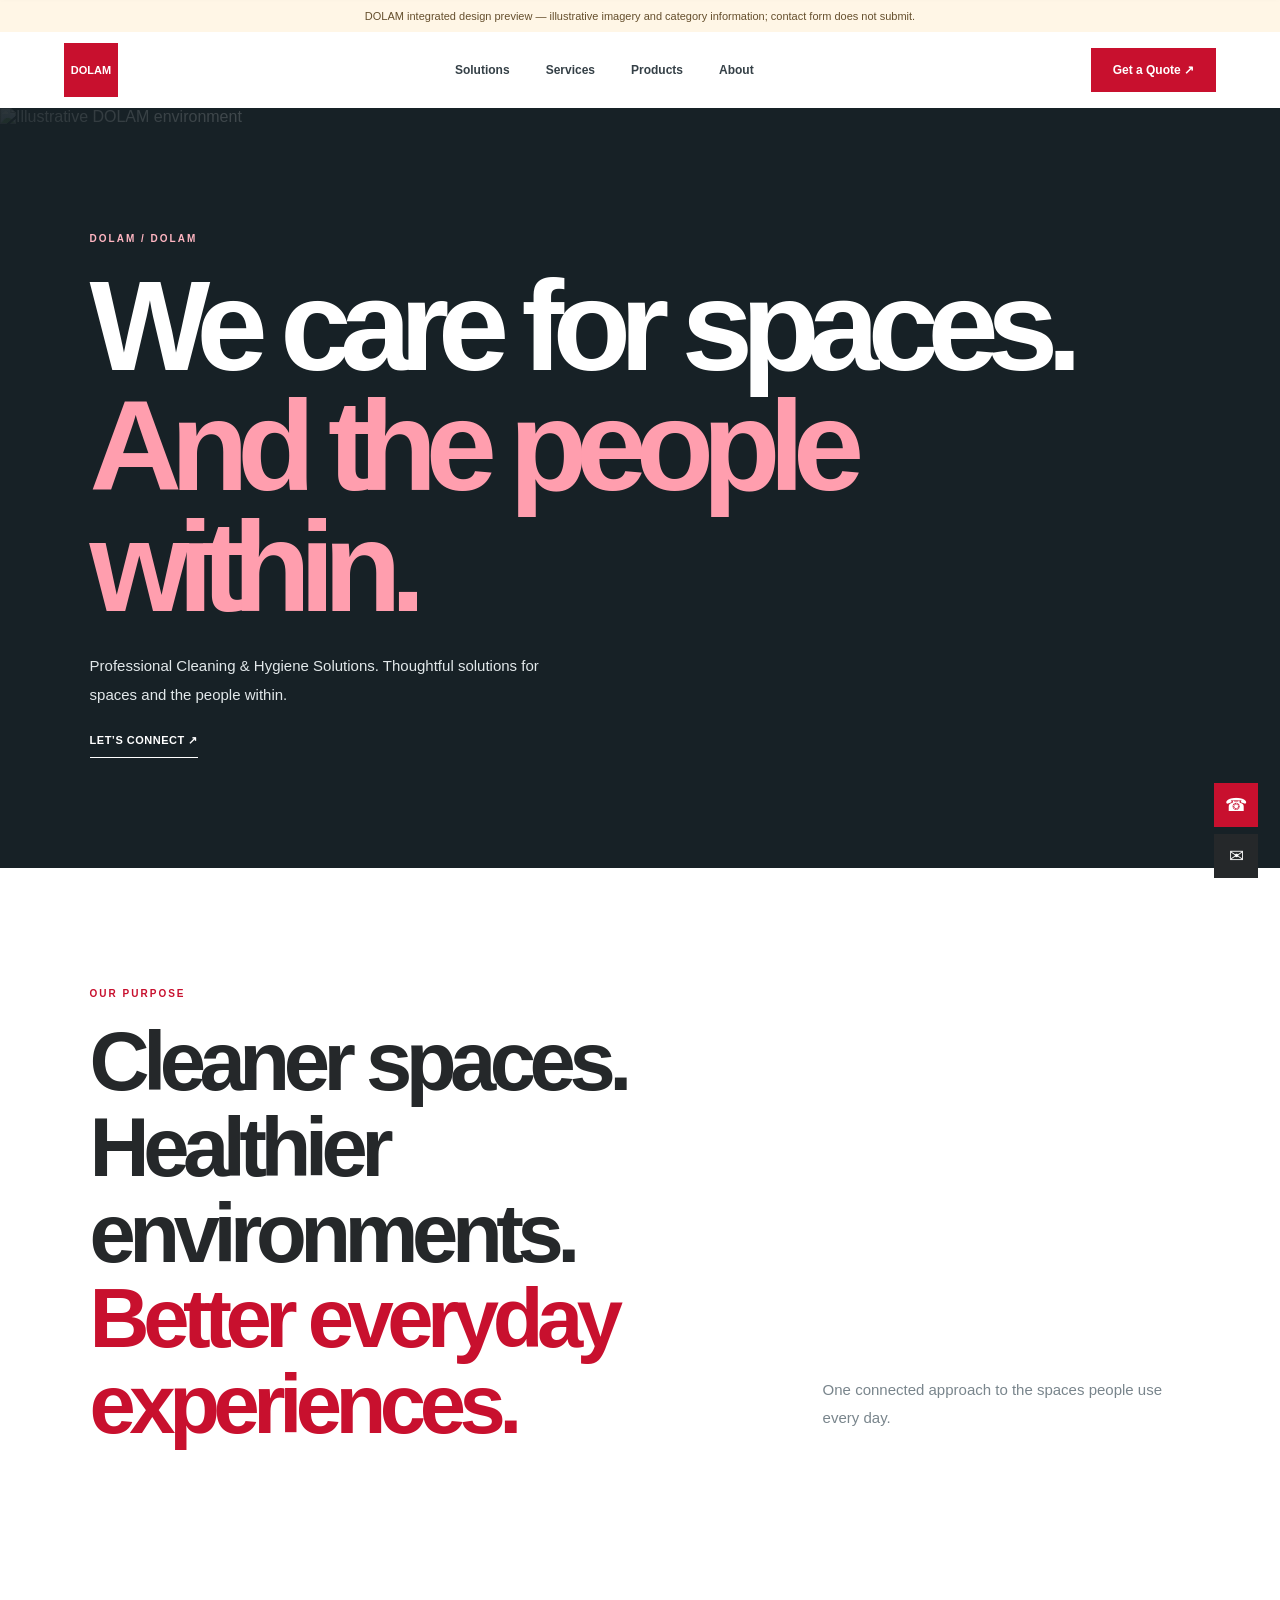
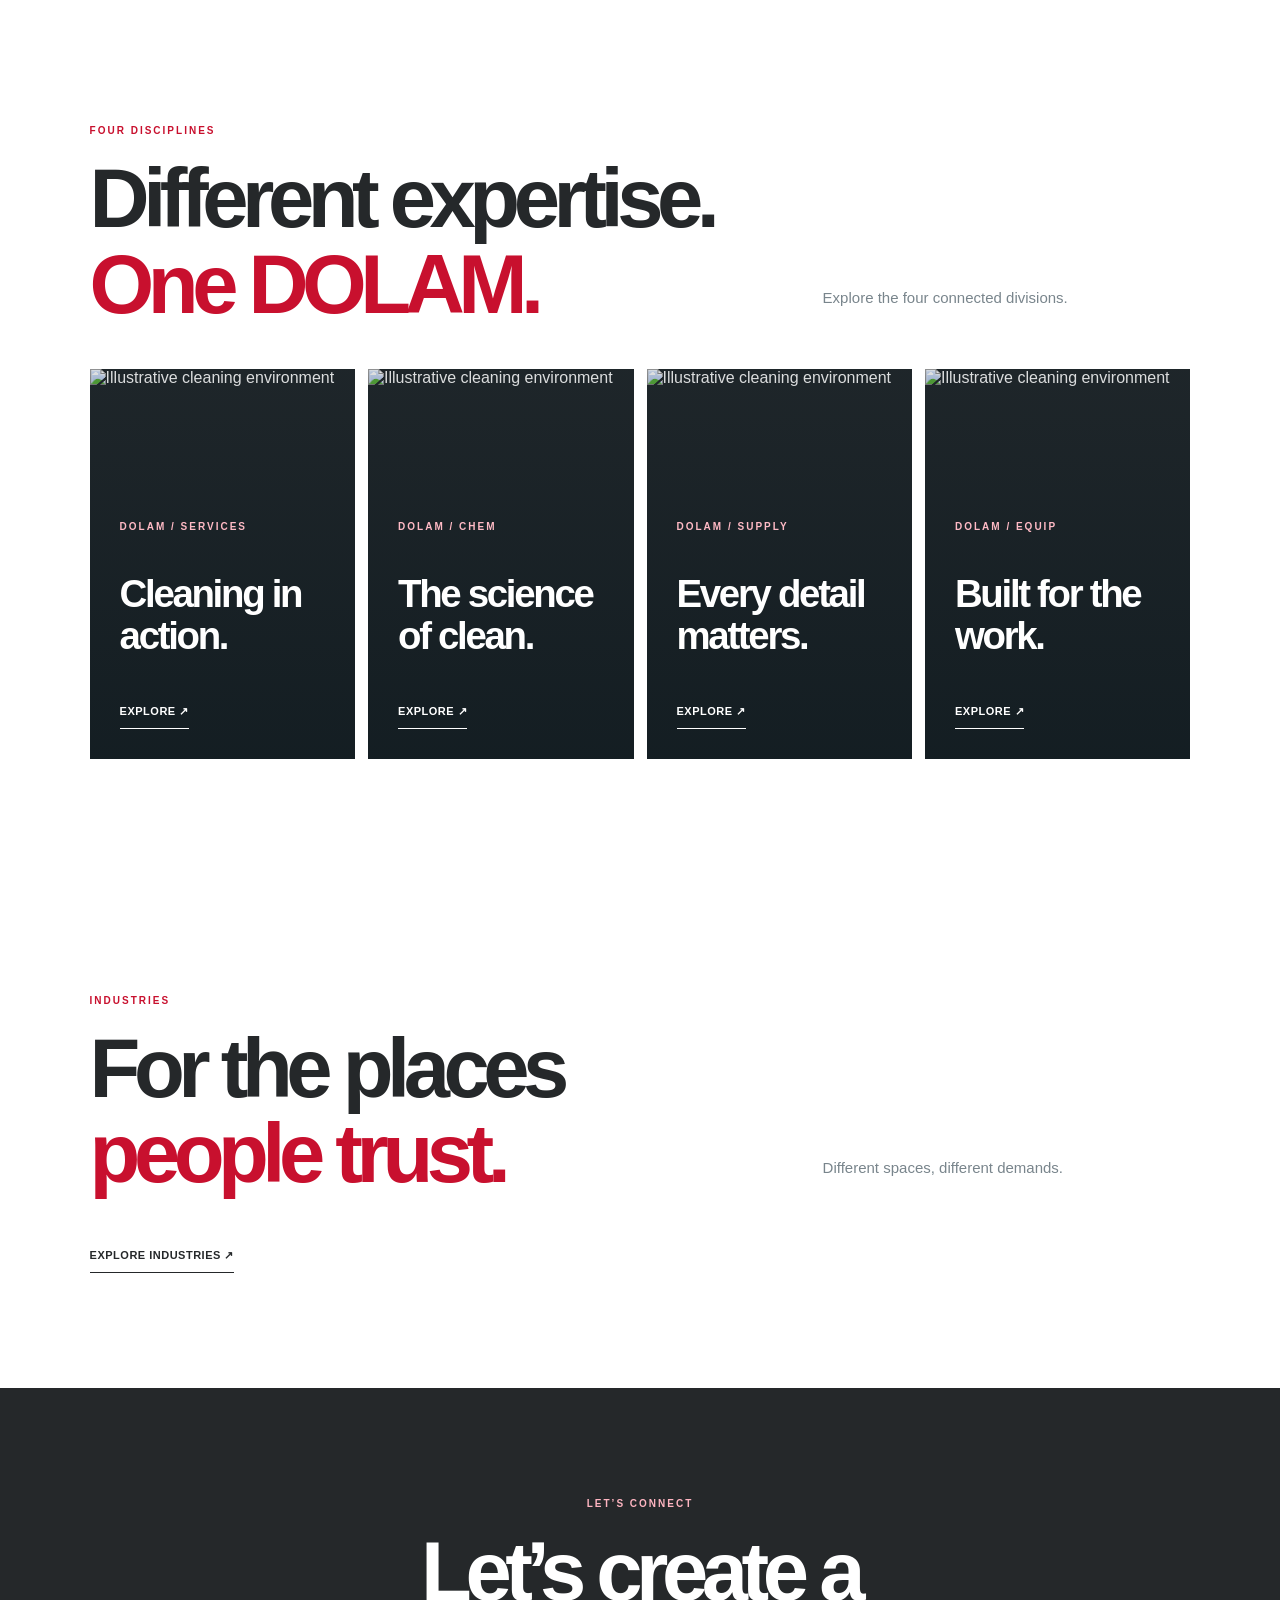
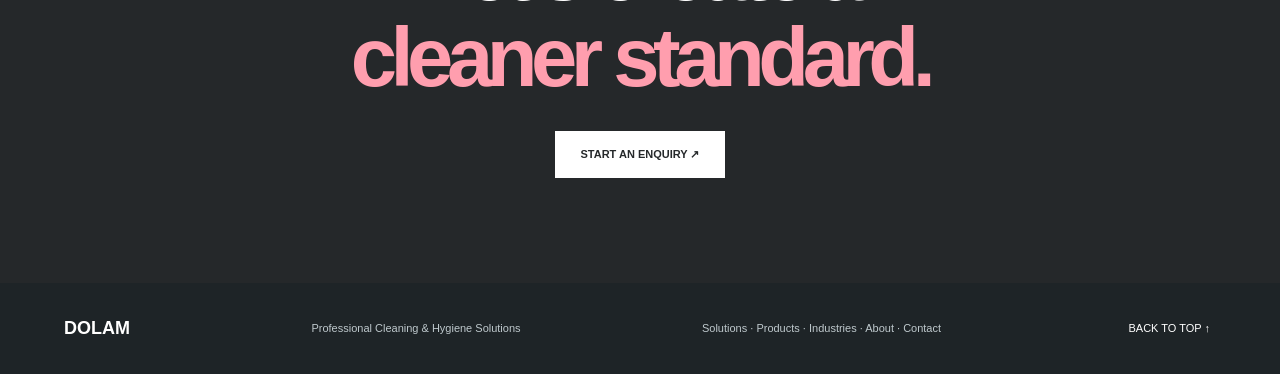
==== index.html @ be984ebd "Add files via upload" ====
<!doctype html><html lang="en"><head><meta charset="utf-8"><meta name="viewport" content="width=device-width,initial-scale=1"><title>Home | DOLAM | Professional Cleaning & Hygiene Solutions</title><meta name="description" content="DOLAM professional cleaning and hygiene solutions — integrated website preview."><style>
:root{--red:#c8102e;--ink:#25282a;--pink:#ff9eae}*{box-sizing:border-box}html{scroll-behavior:smooth}body{margin:0;font-family:Inter,Arial,Helvetica,sans-serif;color:var(--ink)}button,input,select,textarea{font:inherit}button{cursor:pointer}button:focus-visible,input:focus-visible,textarea:focus-visible,select:focus-visible{outline:2px solid var(--red);outline-offset:3px}header{height:76px;background:#fff;display:flex;align-items:center;justify-content:space-between;padding:0 clamp(18px,5vw,75px);position:relative;z-index:10}header .logo{width:54px;height:54px;display:grid;place-items:center;background:var(--red);color:#fff;font-size:11px;font-weight:800}header nav{display:flex;gap:24px}header button,.minibar button{border:0;background:none;color:#354047;font-size:12px;font-weight:700}header .quote{background:var(--red);color:#fff;padding:15px 22px}.mega{display:none;position:absolute;top:100%;left:0;right:0;background:white;padding:30px clamp(20px,6vw,90px);box-shadow:0 15px 35px #0002;grid-template-columns:1fr 1fr 1fr;gap:30px}.mega.open{display:grid}.mega strong{font-size:34px;letter-spacing:-.06em}.mega button{display:block;text-align:left;padding:10px 0;border-bottom:1px solid #e6e9eb;width:100%}.minibar{position:fixed;z-index:30;top:0;left:0;right:0;background:#fffffff2;backdrop-filter:blur(12px);transform:translateY(-110%);transition:transform .3s;box-shadow:0 1px 8px #0001}.minibar.show{transform:translateY(0)}.minibar .bar{height:49px;padding:0 clamp(15px,5vw,75px);display:flex;align-items:center;justify-content:space-between;gap:12px}.minibar strong{color:var(--red);font-size:13px}.minibar nav{display:flex;gap:18px}.minibar .mega{top:49px}.hero{height:min(760px,85vh);min-height:590px;position:relative;display:flex;align-items:end;color:#fff;background:#172126;overflow:hidden}.hero img{position:absolute;inset:0;width:100%;height:100%;object-fit:cover;filter:saturate(.65)}.hero:after{content:"";position:absolute;inset:0;background:linear-gradient(90deg,#172126e8,#17212675),linear-gradient(0deg,#17212699,transparent)}.hero .copy{position:relative;z-index:1;padding:90px clamp(22px,7vw,110px) 110px}.ey{font-size:10px;font-weight:800;letter-spacing:2px;text-transform:uppercase;color:var(--red)}.hero .ey,.dark .ey,.cta .ey{color:#ffb5c1}h1{font-size:clamp(64px,10vw,142px);letter-spacing:-.09em;line-height:.94;font-weight:650;margin:20px 0 25px}h1 em,h2 em{font-style:normal;color:var(--red)}.hero h1 em,.dark h2 em,.cta h2 em{color:var(--pink)}.hero p{max-width:500px;font-size:15px;line-height:1.9;color:#e2e8ea}.hero .link{color:#fff;border-color:#fff}.section{padding:clamp(75px,9vw,125px) clamp(22px,7vw,110px)}.section.pale{background:#f3f5f6}.section.dark,.cta{background:#25282a;color:#fff}.sectionhead{display:grid;grid-template-columns:1.3fr .7fr;gap:50px;align-items:end;margin-bottom:42px}.sectionhead h2,.cta h2,.wordfront h2{font-size:clamp(42px,6.5vw,90px);line-height:1.03;letter-spacing:-.078em;font-weight:650;margin:18px 0 0}.sectionhead p{font-size:15px;line-height:1.9;color:#79858c;max-width:420px}.dark .sectionhead p{color:#c8d1d5}.cards{display:grid;grid-template-columns:repeat(auto-fit,minmax(230px,1fr));gap:13px}.tile{min-height:390px;position:relative;overflow:hidden;background:#20272b;color:#fff}.tile img{width:100%;height:100%;object-fit:cover;position:absolute;inset:0;transition:transform .8s}.tile:hover img{transform:scale(1.06)}.tile:after{content:"";position:absolute;inset:0;background:linear-gradient(0deg,#131d22ee,#131d2222)}.tileinner{position:absolute;bottom:0;z-index:1;padding:30px}.tile .ey{color:#ffbac5}.tile h3{font-size:clamp(26px,3vw,43px);line-height:1.1;letter-spacing:-.06em;font-weight:600}.link{background:none;border:0;border-bottom:1px solid currentColor;padding:10px 0;color:inherit;font-size:11px;font-weight:800;letter-spacing:.5px}.cta{text-align:center;padding:105px 20px}.cta .whitebtn{background:white;border:0;padding:17px 25px;color:#25282a;font-size:11px;font-weight:800;margin-top:30px}.categorygrid{display:grid;grid-template-columns:repeat(auto-fit,minmax(210px,1fr));gap:12px}.category{border:1px solid #dce2e5;background:white;min-height:160px;padding:25px;display:flex;flex-direction:column;align-items:flex-start;justify-content:space-between;text-align:left;gap:20px;color:#25282a}.category:hover{border-color:var(--red)}.category small{color:var(--red);font-size:10px;letter-spacing:1px}.category strong{font-size:23px;letter-spacing:-.05em}.category span{font-size:10px;font-weight:800}.filters{display:flex;flex-wrap:wrap;gap:9px;margin-bottom:25px}.filters button,.industry-tabs button{padding:13px 17px;border:1px solid #d5dcdf;background:#fff;font-size:11px;font-weight:800}.filters button.active,.industry-tabs button.active{background:var(--red);border-color:var(--red);color:#fff}.filters input{flex:1;min-width:190px;padding:12px;border:1px solid #d5dcdf}.industry-tabs{display:flex;flex-wrap:wrap;gap:8px;margin-bottom:20px}.industry-show{display:grid;grid-template-columns:1fr 1fr;background:#25282a;color:#fff;min-height:420px}.industry-show img{width:100%;height:100%;max-height:480px;object-fit:cover}.industry-show>div{padding:clamp(30px,5vw,70px);align-self:center}.industry-show h3{font-size:clamp(35px,5vw,65px);letter-spacing:-.07em;line-height:1.08}.industry-show p{line-height:1.9;color:#c6d1d5}.industry-show .link{color:white}.aboutfour{background:#25282a}.wordstage{position:relative;min-height:650px;display:flex;align-items:center;overflow:hidden;isolation:isolate}.wordwall{position:absolute;inset:-25% -5%;display:flex;justify-content:space-around;gap:24px;overflow:hidden;pointer-events:none}.wordwall div{writing-mode:vertical-rl;white-space:nowrap;font-size:clamp(65px,8.5vw,115px);font-weight:850;letter-spacing:-.055em;color:transparent;-webkit-text-stroke:1.5px #c8102e99;animation:drift 48s linear infinite}.wordwall div:nth-child(even){animation-direction:reverse;animation-duration:57s}@keyframes drift{from{transform:translateY(-9%)}to{transform:translateY(-35%)}}.wordstage:after{content:"";position:absolute;inset:0;background:linear-gradient(90deg,#25282aeb,#25282aa0 60%,#25282a40)}.wordfront{position:relative;z-index:1;color:white;padding:90px clamp(22px,8vw,115px)}.wordfront .ey{color:#ffb5c1}.wordfront h2 em{color:var(--pink)}.wordfront p{line-height:1.9;color:#d8e0e3;max-width:440px}.slideshow{height:500px;position:relative;background:#111;overflow:hidden}.slide{position:absolute;inset:0;background-position:center;background-size:cover;opacity:0;transition:opacity 2.2s}.slide.on{opacity:1;animation:kenburns 9s ease-out forwards}@keyframes kenburns{to{transform:scale(1.05)}}.slide:after{content:"";position:absolute;inset:0;background:linear-gradient(0deg,#111b22a9,transparent)}.slidecap{position:absolute;z-index:1;bottom:50px;left:clamp(22px,8vw,115px);color:white;font-size:clamp(35px,5vw,65px);font-weight:750;letter-spacing:-.06em}.slidecap small{font-size:14px;font-weight:400;letter-spacing:0}.slidecontrols{position:absolute;z-index:2;bottom:30px;right:clamp(22px,8vw,115px);display:flex;gap:8px}.slidecontrols button{background:#ffffffd9;border:0;width:42px;height:42px}.contactlayout{display:grid;grid-template-columns:.8fr 1.2fr;background:white}.contactlayout aside{background:#25282a;color:#fff;padding:50px}.contactlayout aside .ey{color:#ffb5c1}.contactlayout aside h3{font-size:clamp(30px,4vw,55px);letter-spacing:-.07em;line-height:1.1}.contactlayout aside p{font-size:12px;color:#cbd4d8}.contactlayout form{padding:clamp(25px,5vw,60px);display:grid;grid-template-columns:1fr 1fr;gap:18px}.contactlayout form>.ey,.contactlayout form>h3,.pickgrid,.contactlayout .send{grid-column:1/-1}.contactlayout form h3{font-size:28px;letter-spacing:-.05em;margin:0}.pickgrid{display:grid;grid-template-columns:repeat(4,1fr);gap:8px}.pickgrid button{background:#fff;border:1px solid #d8e0e4;padding:18px 5px;font-size:11px;font-weight:800}.pickgrid button.selected{border-color:var(--red);background:#fff2f4;color:var(--red)}.contactlayout label{font-size:11px;font-weight:800;display:flex;flex-direction:column;gap:9px}.contactlayout label.full{grid-column:1/-1}.contactlayout input,.contactlayout select,.contactlayout textarea{border:1px solid #d7dfe3;padding:15px;min-width:0;width:100%;font-size:13px}.contactlayout textarea{min-height:125px}.contactlayout .send{border:0;background:var(--red);color:white;padding:18px;font-size:11px;font-weight:800}.contactlayout #form-result{font-size:12px;line-height:1.8;color:#46525a}.footer{background:#1e2427;color:#fff;padding:35px clamp(22px,5vw,75px);display:flex;justify-content:space-between;align-items:center;gap:25px;flex-wrap:wrap}.footer strong{font-size:18px}.footer span{font-size:11px;color:#bfc9cd}.footer button{border:0;background:none;color:#fff;font-size:11px}.floating{position:fixed;z-index:9;bottom:22px;right:22px;display:flex;flex-direction:column;gap:7px}.floating button{width:44px;height:44px;background:var(--red);border:0;color:white;font-size:18px}.floating button:last-child{background:#25282a}.notice{background:#fff6e6;padding:10px 20px;text-align:center;font-size:11px;color:#654f2d}.hide{display:none!important}@media(max-width:720px){header nav{display:none}.minibar nav{gap:9px}.minibar nav button{font-size:10px}.hero{min-height:580px}.hero .copy{padding:70px 23px 95px}.sectionhead{grid-template-columns:1fr;gap:0}.section{padding:70px 22px}.industry-show,.contactlayout{grid-template-columns:1fr}.industry-show img{height:300px}.contactlayout form{grid-template-columns:1fr}.contactlayout form>.ey,.contactlayout form>h3,.pickgrid,.contactlayout .send{grid-column:1}.pickgrid{grid-template-columns:repeat(2,1fr)}.contactlayout aside{padding:30px}.mega{grid-template-columns:1fr 1fr;padding:20px}.mega>div:first-child{grid-column:span 2}.wordfront{padding:70px 22px}.slideshow{height:370px}}@media(prefers-reduced-motion:reduce){*,*:before,*:after{animation:none!important;transition:none!important;scroll-behavior:auto!important}}
.application-pills{display:flex;flex-wrap:wrap;gap:10px;margin:30px 0}.application-pills button{padding:14px 20px;border:1px solid #c8102e;background:transparent;color:inherit;cursor:pointer}.application-pills button:hover,.application-pills button:focus{background:#c8102e;color:white}</style></head><body><div class="notice">DOLAM integrated design preview — illustrative imagery and category information; contact form does not submit.</div><header><button class="logo" data-route="home">DOLAM</button><nav><button data-menu="Solutions">Solutions</button><button data-menu="Services">Services</button><button data-menu="Products">Products</button><button data-route="about">About</button></nav><button class="quote" data-route="contact">Get a Quote ↗</button><div class="mega"></div></header><div class="minibar"><div class="bar"><strong>DOLAM</strong><nav><button data-menu="Solutions">Solutions</button><button data-menu="Services">Services</button><button data-menu="Products">Products</button><button data-route="about">About</button></nav><button data-route="contact">Get a Quote ↗</button></div><div class="mega"></div></div><main id="main"></main><footer class="footer"><strong>DOLAM</strong><span>Professional Cleaning & Hygiene Solutions</span><span>Solutions · Products · Industries · About · Contact</span><button data-route="home">BACK TO TOP ↑</button></footer><div class="floating"><button data-route="contact" aria-label="Contact DOLAM">☎</button><button data-route="contact" aria-label="Email DOLAM">✉</button></div><script>
const pages=[["home", "Home", "DOLAM", "We care for spaces.", "And the people within.", "4481259"], ["solutions", "Solutions", "ONE PURPOSE / FOUR WAYS FORWARD", "One purpose.", "Four ways forward.", "6197122"], ["services", "DOLAM SERVICES", "01 / DOLAM SERVICES", "Cleaning", "in action.", "6197122"], ["chem", "DOLAM CHEM", "02 / DOLAM CHEM", "There is chemistry", "in clean.", "3735218"], ["supply", "DOLAM SUPPLY", "03 / DOLAM SUPPLY", "Every detail", "matters.", "4239010"], ["equip", "DOLAM EQUIP", "04 / DOLAM EQUIP", "Engineered", "to perform.", "4239031"], ["products", "Products", "THE PRODUCT PORTFOLIO", "Everything", "in its place.", "4239010"], ["industries", "Industries", "FOR THE PLACES PEOPLE TRUST", "For the places", "people trust.", "260922"], ["about", "About DOLAM", "THE THINKING BEHIND DOLAM", "More than", "clean.", "3184418"], ["contact", "Contact", "START A CONVERSATION", "Let's start", "something better.", "3184465"]];const content={"home": "<section class=\"section \"><div class=\"sectionhead\"><div><span class=\"ey\">OUR PURPOSE</span><h2>Cleaner spaces.<br>Healthier environments.<br><em>Better everyday experiences.</em></h2></div><p>One connected approach to the spaces people use every day.</p></div></section><section class=\"section \"><div class=\"sectionhead\"><div><span class=\"ey\">FOUR DISCIPLINES</span><h2>Different expertise.<br><em>One DOLAM.</em></h2></div><p>Explore the four connected divisions.</p></div><div class=\"cards\"><article class=\"tile\"><img loading=\"lazy\" src=\"https://images.pexels.com/photos/6197122/pexels-photo-6197122.jpeg?auto=compress&cs=tinysrgb&w=1400\" alt=\"Illustrative cleaning environment\"><div class=\"tileinner\"><span class=\"ey\">DOLAM / SERVICES</span><h3>Cleaning in action.</h3><button class=\"link\" data-route=\"services\">EXPLORE \u2197</button></div></article><article class=\"tile\"><img loading=\"lazy\" src=\"https://images.pexels.com/photos/3735218/pexels-photo-3735218.jpeg?auto=compress&cs=tinysrgb&w=1400\" alt=\"Illustrative cleaning environment\"><div class=\"tileinner\"><span class=\"ey\">DOLAM / CHEM</span><h3>The science of clean.</h3><button class=\"link\" data-route=\"chem\">EXPLORE \u2197</button></div></article><article class=\"tile\"><img loading=\"lazy\" src=\"https://images.pexels.com/photos/4239010/pexels-photo-4239010.jpeg?auto=compress&cs=tinysrgb&w=1400\" alt=\"Illustrative cleaning environment\"><div class=\"tileinner\"><span class=\"ey\">DOLAM / SUPPLY</span><h3>Every detail matters.</h3><button class=\"link\" data-route=\"supply\">EXPLORE \u2197</button></div></article><article class=\"tile\"><img loading=\"lazy\" src=\"https://images.pexels.com/photos/4239031/pexels-photo-4239031.jpeg?auto=compress&cs=tinysrgb&w=1400\" alt=\"Illustrative cleaning environment\"><div class=\"tileinner\"><span class=\"ey\">DOLAM / EQUIP</span><h3>Built for the work.</h3><button class=\"link\" data-route=\"equip\">EXPLORE \u2197</button></div></article></div></section><section class=\"section \"><div class=\"sectionhead\"><div><span class=\"ey\">INDUSTRIES</span><h2>For the places<br><em>people trust.</em></h2></div><p>Different spaces, different demands.</p></div><button class=\"link\" data-route=\"industries\">EXPLORE INDUSTRIES \u2197</button></section><section class=\"cta\"><span class=\"ey\">LET\u2019S CONNECT</span><h2>Let\u2019s create a<br><em>cleaner standard.</em></h2><button class=\"whitebtn\" data-route=\"contact\">START AN ENQUIRY \u2197</button></section>", "solutions": "<section class=\"section \"><div class=\"sectionhead\"><div><span class=\"ey\">01 / THE CONNECTION</span><h2>Different expertise.<br><em>One DOLAM.</em></h2></div><p>Four disciplines, one shared purpose.</p></div><div class=\"cards\"><article class=\"tile\"><img loading=\"lazy\" src=\"https://images.pexels.com/photos/6197122/pexels-photo-6197122.jpeg?auto=compress&cs=tinysrgb&w=1400\" alt=\"Illustrative cleaning environment\"><div class=\"tileinner\"><span class=\"ey\">DOLAM / SERVICES</span><h3>Cleaning in action.</h3><button class=\"link\" data-route=\"services\">EXPLORE \u2197</button></div></article><article class=\"tile\"><img loading=\"lazy\" src=\"https://images.pexels.com/photos/3735218/pexels-photo-3735218.jpeg?auto=compress&cs=tinysrgb&w=1400\" alt=\"Illustrative cleaning environment\"><div class=\"tileinner\"><span class=\"ey\">DOLAM / CHEM</span><h3>The science of clean.</h3><button class=\"link\" data-route=\"chem\">EXPLORE \u2197</button></div></article><article class=\"tile\"><img loading=\"lazy\" src=\"https://images.pexels.com/photos/4239010/pexels-photo-4239010.jpeg?auto=compress&cs=tinysrgb&w=1400\" alt=\"Illustrative cleaning environment\"><div class=\"tileinner\"><span class=\"ey\">DOLAM / SUPPLY</span><h3>Every detail matters.</h3><button class=\"link\" data-route=\"supply\">EXPLORE \u2197</button></div></article><article class=\"tile\"><img loading=\"lazy\" src=\"https://images.pexels.com/photos/4239031/pexels-photo-4239031.jpeg?auto=compress&cs=tinysrgb&w=1400\" alt=\"Illustrative cleaning environment\"><div class=\"tileinner\"><span class=\"ey\">DOLAM / EQUIP</span><h3>Built for the work.</h3><button class=\"link\" data-route=\"equip\">EXPLORE \u2197</button></div></article></div></section><section class=\"cta\"><span class=\"ey\">LET\u2019S CONNECT</span><h2>Let\u2019s create a<br><em>cleaner standard.</em></h2><button class=\"whitebtn\" data-route=\"contact\">START AN ENQUIRY \u2197</button></section>", "services": "<section class=\"section \"><div class=\"sectionhead\"><div><span class=\"ey\">01 / OUR APPROACH</span><h2>Care for spaces.<br><em>Focus on people.</em></h2></div><p>Application-led thinking, designed around the environment and the task.</p></div></section><section class=\"section \"><div class=\"sectionhead\"><div><span class=\"ey\">02 / EXPLORE</span><h2>Find the right<br><em>starting point.</em></h2></div><p>Illustrative categories; exact offerings to be verified.</p></div><div class=\"categorygrid\"><button class=\"category\" data-interest=\"SERVICES \u2014 Commercial & Office Cleaning\"><small>01 / CATEGORY</small><strong>Commercial & Office Cleaning</strong><span>ENQUIRE \u2197</span></button><button class=\"category\" data-interest=\"SERVICES \u2014 Healthcare Facility Cleaning\"><small>02 / CATEGORY</small><strong>Healthcare Facility Cleaning</strong><span>ENQUIRE \u2197</span></button><button class=\"category\" data-interest=\"SERVICES \u2014 Industrial & Facility Cleaning\"><small>03 / CATEGORY</small><strong>Industrial & Facility Cleaning</strong><span>ENQUIRE \u2197</span></button><button class=\"category\" data-interest=\"SERVICES \u2014 Foodservice & Kitchen Cleaning\"><small>04 / CATEGORY</small><strong>Foodservice & Kitchen Cleaning</strong><span>ENQUIRE \u2197</span></button><button class=\"category\" data-interest=\"SERVICES \u2014 Hospitality & Leisure Cleaning\"><small>05 / CATEGORY</small><strong>Hospitality & Leisure Cleaning</strong><span>ENQUIRE \u2197</span></button><button class=\"category\" data-interest=\"SERVICES \u2014 Education & Institutional Cleaning\"><small>06 / CATEGORY</small><strong>Education & Institutional Cleaning</strong><span>ENQUIRE \u2197</span></button></div></section><section class=\"section \"><div class=\"sectionhead\"><div><span class=\"ey\">ENVIRONMENTS</span><h2>Made for the spaces<br><em>people use.</em></h2></div><p>Commercial \u00b7 Healthcare \u00b7 Hospitality \u00b7 Industrial \u00b7 Education \u00b7 Foodservice</p></div></section><section class=\"cta\"><span class=\"ey\">LET\u2019S CONNECT</span><h2>Let\u2019s create a<br><em>cleaner standard.</em></h2><button class=\"whitebtn\" data-route=\"contact\">START AN ENQUIRY \u2197</button></section>", "chem": "<section class=\"section \"><div class=\"sectionhead\"><div><span class=\"ey\">01 / OUR APPROACH</span><h2>Every surface.<br><em>A different story.</em></h2></div><p>Application-led thinking, designed around the environment and the task.</p></div></section><section class=\"section \"><div class=\"sectionhead\"><div><span class=\"ey\">02 / EXPLORE</span><h2>Find the right<br><em>starting point.</em></h2></div><p>Illustrative categories; exact offerings to be verified.</p></div><div class=\"categorygrid\"><button class=\"category\" data-interest=\"CHEM \u2014 Surface Care\"><small>01 / CATEGORY</small><strong>Surface Care</strong><span>ENQUIRE \u2197</span></button><button class=\"category\" data-interest=\"CHEM \u2014 Floor Care\"><small>02 / CATEGORY</small><strong>Floor Care</strong><span>ENQUIRE \u2197</span></button><button class=\"category\" data-interest=\"CHEM \u2014 Washroom Hygiene\"><small>03 / CATEGORY</small><strong>Washroom Hygiene</strong><span>ENQUIRE \u2197</span></button><button class=\"category\" data-interest=\"CHEM \u2014 Kitchen & Foodservice\"><small>04 / CATEGORY</small><strong>Kitchen & Foodservice</strong><span>ENQUIRE \u2197</span></button><button class=\"category\" data-interest=\"CHEM \u2014 Specialist Applications\"><small>05 / CATEGORY</small><strong>Specialist Applications</strong><span>ENQUIRE \u2197</span></button></div></section><section class=\"section \"><div class=\"sectionhead\"><div><span class=\"ey\">APPLICATION EXPLORER</span><h2>Start with<br><em>the task.</em></h2></div><p>Choose a category to explore the application.</p></div><div class=\"application-pills\"><button data-application=\"Surface Care\">Surface Care</button><button data-application=\"Floor Care\">Floor Care</button><button data-application=\"Washroom Hygiene\">Washroom Hygiene</button><button data-application=\"Kitchen & Foodservice\">Kitchen & Foodservice</button><button data-application=\"Specialist Applications\">Specialist Applications</button></div><h3 id=\"application-title\">Surface Care</h3></section><section class=\"section \"><div class=\"sectionhead\"><div><span class=\"ey\">ENVIRONMENTS</span><h2>Made for the spaces<br><em>people use.</em></h2></div><p>Commercial \u00b7 Healthcare \u00b7 Hospitality \u00b7 Industrial \u00b7 Education \u00b7 Foodservice</p></div></section><section class=\"cta\"><span class=\"ey\">LET\u2019S CONNECT</span><h2>Let\u2019s create a<br><em>cleaner standard.</em></h2><button class=\"whitebtn\" data-route=\"contact\">START AN ENQUIRY \u2197</button></section>", "supply": "<section class=\"section \"><div class=\"sectionhead\"><div><span class=\"ey\">01 / OUR APPROACH</span><h2>Small essentials.<br><em>Big part of the day.</em></h2></div><p>Application-led thinking, designed around the environment and the task.</p></div></section><section class=\"section \"><div class=\"sectionhead\"><div><span class=\"ey\">02 / EXPLORE</span><h2>Find the right<br><em>starting point.</em></h2></div><p>Illustrative categories; exact offerings to be verified.</p></div><div class=\"categorygrid\"><button class=\"category\" data-interest=\"SUPPLY \u2014 Paper & Tissue\"><small>01 / CATEGORY</small><strong>Paper & Tissue</strong><span>ENQUIRE \u2197</span></button><button class=\"category\" data-interest=\"SUPPLY \u2014 Dispensers\"><small>02 / CATEGORY</small><strong>Dispensers</strong><span>ENQUIRE \u2197</span></button><button class=\"category\" data-interest=\"SUPPLY \u2014 Waste Management\"><small>03 / CATEGORY</small><strong>Waste Management</strong><span>ENQUIRE \u2197</span></button><button class=\"category\" data-interest=\"SUPPLY \u2014 Cleaning Accessories\"><small>04 / CATEGORY</small><strong>Cleaning Accessories</strong><span>ENQUIRE \u2197</span></button><button class=\"category\" data-interest=\"SUPPLY \u2014 Personal Protection\"><small>05 / CATEGORY</small><strong>Personal Protection</strong><span>ENQUIRE \u2197</span></button></div></section><section class=\"section \"><div class=\"sectionhead\"><div><span class=\"ey\">APPLICATION EXPLORER</span><h2>Start with<br><em>the task.</em></h2></div><p>Choose a category to explore the application.</p></div><div class=\"application-pills\"><button data-application=\"Paper & Tissue\">Paper & Tissue</button><button data-application=\"Dispensers\">Dispensers</button><button data-application=\"Waste Management\">Waste Management</button><button data-application=\"Cleaning Accessories\">Cleaning Accessories</button><button data-application=\"Personal Protection\">Personal Protection</button></div><h3 id=\"application-title\">Paper & Tissue</h3></section><section class=\"section \"><div class=\"sectionhead\"><div><span class=\"ey\">ENVIRONMENTS</span><h2>Made for the spaces<br><em>people use.</em></h2></div><p>Commercial \u00b7 Healthcare \u00b7 Hospitality \u00b7 Industrial \u00b7 Education \u00b7 Foodservice</p></div></section><section class=\"cta\"><span class=\"ey\">LET\u2019S CONNECT</span><h2>Let\u2019s create a<br><em>cleaner standard.</em></h2><button class=\"whitebtn\" data-route=\"contact\">START AN ENQUIRY \u2197</button></section>", "equip": "<section class=\"section \"><div class=\"sectionhead\"><div><span class=\"ey\">01 / OUR APPROACH</span><h2>Powerful tools.<br><em>Purposeful choices.</em></h2></div><p>Application-led thinking, designed around the environment and the task.</p></div></section><section class=\"section \"><div class=\"sectionhead\"><div><span class=\"ey\">02 / EXPLORE</span><h2>Find the right<br><em>starting point.</em></h2></div><p>Illustrative categories; exact offerings to be verified.</p></div><div class=\"categorygrid\"><button class=\"category\" data-interest=\"EQUIP \u2014 Floor Scrubbers\"><small>01 / CATEGORY</small><strong>Floor Scrubbers</strong><span>ENQUIRE \u2197</span></button><button class=\"category\" data-interest=\"EQUIP \u2014 Vacuum Systems\"><small>02 / CATEGORY</small><strong>Vacuum Systems</strong><span>ENQUIRE \u2197</span></button><button class=\"category\" data-interest=\"EQUIP \u2014 Pressure Cleaning\"><small>03 / CATEGORY</small><strong>Pressure Cleaning</strong><span>ENQUIRE \u2197</span></button><button class=\"category\" data-interest=\"EQUIP \u2014 Floor Care Systems\"><small>04 / CATEGORY</small><strong>Floor Care Systems</strong><span>ENQUIRE \u2197</span></button></div></section><section class=\"section \"><div class=\"sectionhead\"><div><span class=\"ey\">ENGINEERING INTELLIGENCE</span><h2>Look beyond<br><em>the machine.</em></h2></div><p>Application fit \u00b7 Operator experience \u00b7 Maintenance planning \u00b7 System compatibility</p></div></section><section class=\"section \"><div class=\"sectionhead\"><div><span class=\"ey\">ENVIRONMENTS</span><h2>Made for the spaces<br><em>people use.</em></h2></div><p>Commercial \u00b7 Healthcare \u00b7 Hospitality \u00b7 Industrial \u00b7 Education \u00b7 Foodservice</p></div></section><section class=\"cta\"><span class=\"ey\">LET\u2019S CONNECT</span><h2>Let\u2019s create a<br><em>cleaner standard.</em></h2><button class=\"whitebtn\" data-route=\"contact\">START AN ENQUIRY \u2197</button></section>", "products": "<section class=\"section \"><div class=\"sectionhead\"><div><span class=\"ey\">01 / THE PORTFOLIO</span><h2>Different products.<br><em>One purpose.</em></h2></div><p>Three connected product disciplines.</p></div><div class=\"cards\"><article class=\"tile\"><img loading=\"lazy\" src=\"https://images.pexels.com/photos/3735218/pexels-photo-3735218.jpeg?auto=compress&cs=tinysrgb&w=1400\" alt=\"Illustrative cleaning environment\"><div class=\"tileinner\"><span class=\"ey\">DOLAM / CHEM</span><h3>The science of clean.</h3><button class=\"link\" data-route=\"chem\">EXPLORE \u2197</button></div></article><article class=\"tile\"><img loading=\"lazy\" src=\"https://images.pexels.com/photos/4239010/pexels-photo-4239010.jpeg?auto=compress&cs=tinysrgb&w=1400\" alt=\"Illustrative cleaning environment\"><div class=\"tileinner\"><span class=\"ey\">DOLAM / SUPPLY</span><h3>Every detail matters.</h3><button class=\"link\" data-route=\"supply\">EXPLORE \u2197</button></div></article><article class=\"tile\"><img loading=\"lazy\" src=\"https://images.pexels.com/photos/4239031/pexels-photo-4239031.jpeg?auto=compress&cs=tinysrgb&w=1400\" alt=\"Illustrative cleaning environment\"><div class=\"tileinner\"><span class=\"ey\">DOLAM / EQUIP</span><h3>Engineered to perform.</h3><button class=\"link\" data-route=\"equip\">EXPLORE \u2197</button></div></article></div></section><section class=\"section pale\"><div class=\"sectionhead\"><div><span class=\"ey\">02 / PRODUCT DISCOVERY</span><h2>Explore the<br><em>categories.</em></h2></div><p>Filter by division or search an illustrative category.</p></div><div class=\"filters\"><button data-filter=\"ALL\" class=\"active\">ALL</button><button data-filter=\"CHEM\">CHEM</button><button data-filter=\"SUPPLY\">SUPPLY</button><button data-filter=\"EQUIP\">EQUIP</button><input id=\"product-search\" placeholder=\"Search product categories...\" aria-label=\"Search product categories\"></div><div class=\"categorygrid\" id=\"product-results\"><button class=\"category product\" data-kind=\"CHEM\" data-title=\"surface care\" data-interest=\"CHEM \u2014 Surface Care\"><small>CHEM</small><strong>Surface Care</strong><span>ENQUIRE \u2197</span></button><button class=\"category product\" data-kind=\"CHEM\" data-title=\"floor care chemistry\" data-interest=\"CHEM \u2014 Floor Care Chemistry\"><small>CHEM</small><strong>Floor Care Chemistry</strong><span>ENQUIRE \u2197</span></button><button class=\"category product\" data-kind=\"CHEM\" data-title=\"washroom hygiene\" data-interest=\"CHEM \u2014 Washroom Hygiene\"><small>CHEM</small><strong>Washroom Hygiene</strong><span>ENQUIRE \u2197</span></button><button class=\"category product\" data-kind=\"SUPPLY\" data-title=\"paper & tissue\" data-interest=\"SUPPLY \u2014 Paper & Tissue\"><small>SUPPLY</small><strong>Paper & Tissue</strong><span>ENQUIRE \u2197</span></button><button class=\"category product\" data-kind=\"SUPPLY\" data-title=\"dispensing systems\" data-interest=\"SUPPLY \u2014 Dispensing Systems\"><small>SUPPLY</small><strong>Dispensing Systems</strong><span>ENQUIRE \u2197</span></button><button class=\"category product\" data-kind=\"SUPPLY\" data-title=\"cleaning accessories\" data-interest=\"SUPPLY \u2014 Cleaning Accessories\"><small>SUPPLY</small><strong>Cleaning Accessories</strong><span>ENQUIRE \u2197</span></button><button class=\"category product\" data-kind=\"EQUIP\" data-title=\"floor scrubbers\" data-interest=\"EQUIP \u2014 Floor Scrubbers\"><small>EQUIP</small><strong>Floor Scrubbers</strong><span>ENQUIRE \u2197</span></button><button class=\"category product\" data-kind=\"EQUIP\" data-title=\"vacuum systems\" data-interest=\"EQUIP \u2014 Vacuum Systems\"><small>EQUIP</small><strong>Vacuum Systems</strong><span>ENQUIRE \u2197</span></button><button class=\"category product\" data-kind=\"EQUIP\" data-title=\"pressure cleaning\" data-interest=\"EQUIP \u2014 Pressure Cleaning\"><small>EQUIP</small><strong>Pressure Cleaning</strong><span>ENQUIRE \u2197</span></button></div><p id=\"product-empty\" hidden>No matching categories.</p></section><section class=\"cta\"><span class=\"ey\">LET\u2019S CONNECT</span><h2>Let\u2019s create a<br><em>cleaner standard.</em></h2><button class=\"whitebtn\" data-route=\"contact\">START AN ENQUIRY \u2197</button></section>", "industries": "<section class=\"section \"><div class=\"sectionhead\"><div><span class=\"ey\">01 / OUR ENVIRONMENTS</span><h2>Different spaces.<br><em>Different demands.</em></h2></div><p>Select an environment to explore the thinking behind it.</p></div><div class=\"industry-tabs\"><button data-industry=\"0\" class=\"active\">Commercial & Offices</button><button data-industry=\"1\" class=\"\">Healthcare</button><button data-industry=\"2\" class=\"\">Hospitality</button><button data-industry=\"3\" class=\"\">Industrial</button><button data-industry=\"4\" class=\"\">Education</button><button data-industry=\"5\" class=\"\">Foodservice</button></div><div class=\"industry-show\"><img id=\"industry-img\" src=\"https://images.pexels.com/photos/380769/pexels-photo-380769.jpeg?auto=compress&cs=tinysrgb&w=1400\" alt=\"Illustrative industry environment\"><div><span class=\"ey\" id=\"industry-label\">Commercial & Offices</span><h3 id=\"industry-title\">Spaces that mean business.</h3><p>Every environment has its own routines, expectations and needs.</p><button class=\"link\" data-route=\"contact\">DISCUSS THIS ENVIRONMENT \u2197</button></div></div></section><section class=\"section \"><div class=\"sectionhead\"><div><span class=\"ey\">02 / CONNECTED DISCIPLINES</span><h2>Four ways to<br><em>care for a space.</em></h2></div><p>SERVICES \u00b7 CHEM \u00b7 SUPPLY \u00b7 EQUIP</p></div><div class=\"cards\"><article class=\"tile\"><img loading=\"lazy\" src=\"https://images.pexels.com/photos/6197122/pexels-photo-6197122.jpeg?auto=compress&cs=tinysrgb&w=1400\" alt=\"Illustrative cleaning environment\"><div class=\"tileinner\"><span class=\"ey\">DOLAM / SERVICES</span><h3>People & processes.</h3><button class=\"link\" data-route=\"services\">EXPLORE \u2197</button></div></article><article class=\"tile\"><img loading=\"lazy\" src=\"https://images.pexels.com/photos/3735218/pexels-photo-3735218.jpeg?auto=compress&cs=tinysrgb&w=1400\" alt=\"Illustrative cleaning environment\"><div class=\"tileinner\"><span class=\"ey\">DOLAM / CHEM</span><h3>Chemistry & care.</h3><button class=\"link\" data-route=\"chem\">EXPLORE \u2197</button></div></article><article class=\"tile\"><img loading=\"lazy\" src=\"https://images.pexels.com/photos/4239010/pexels-photo-4239010.jpeg?auto=compress&cs=tinysrgb&w=1400\" alt=\"Illustrative cleaning environment\"><div class=\"tileinner\"><span class=\"ey\">DOLAM / SUPPLY</span><h3>Everyday essentials.</h3><button class=\"link\" data-route=\"supply\">EXPLORE \u2197</button></div></article><article class=\"tile\"><img loading=\"lazy\" src=\"https://images.pexels.com/photos/4239031/pexels-photo-4239031.jpeg?auto=compress&cs=tinysrgb&w=1400\" alt=\"Illustrative cleaning environment\"><div class=\"tileinner\"><span class=\"ey\">DOLAM / EQUIP</span><h3>Tools for the task.</h3><button class=\"link\" data-route=\"equip\">EXPLORE \u2197</button></div></article></div></section><section class=\"cta\"><span class=\"ey\">LET\u2019S CONNECT</span><h2>Let\u2019s create a<br><em>cleaner standard.</em></h2><button class=\"whitebtn\" data-route=\"contact\">START AN ENQUIRY \u2197</button></section>", "about": "<section class=\"section \"><div class=\"sectionhead\"><div><span class=\"ey\">01 / WHY WE EXIST</span><h2>Cleaner spaces.<br><em>Better everyday experiences.</em></h2></div><p>A people-centered way of thinking about the places we share.</p></div></section><section class=\"section \"><div class=\"sectionhead\"><div><span class=\"ey\">02 / PEOPLE FIRST</span><h2>Behind every space.<br><em>There are people.</em></h2></div><p>Care for the environment begins with consideration for the people within.</p></div></section><section class=\"section \"><div class=\"sectionhead\"><div><span class=\"ey\">03 / WHAT MATTERS TO US</span><h2>The values behind<br><em>the work.</em></h2></div><p>Integration \u00b7 People \u00b7 Precision \u00b7 Hygiene \u00b7 Progress</p></div></section><section class=\"aboutfour\"><div class=\"wordstage\"><div class=\"wordwall\" aria-hidden=\"true\"><div>DOLAM\u3000 DOLAM\u3000 DOLAM\u3000 DOLAM\u3000 DOLAM</div><div>DOLAM\u3000 DOLAM\u3000 DOLAM\u3000 DOLAM\u3000 DOLAM</div><div>DOLAM\u3000 DOLAM\u3000 DOLAM\u3000 DOLAM\u3000 DOLAM</div><div>DOLAM\u3000 DOLAM\u3000 DOLAM\u3000 DOLAM\u3000 DOLAM</div><div>DOLAM\u3000 DOLAM\u3000 DOLAM\u3000 DOLAM\u3000 DOLAM</div></div><div class=\"wordfront\"><span class=\"ey\">04 / THE DOLAM CONNECTION</span><h2>Different<br>disciplines.<br><em>One way of thinking.</em></h2><p>Different expertise, connected by one purpose: caring for spaces and the people within.</p></div></div><div class=\"slideshow\" id=\"about-slides\"><div class=\"slide on\" style=\"background-image:url(https://images.pexels.com/photos/6197122/pexels-photo-6197122.jpeg?auto=compress&cs=tinysrgb&w=1400)\"><div class=\"slidecap\">DOLAM SERVICES<br><small>Cleaning in action.</small></div></div><div class=\"slide \" style=\"background-image:url(https://images.pexels.com/photos/3735218/pexels-photo-3735218.jpeg?auto=compress&cs=tinysrgb&w=1400)\"><div class=\"slidecap\">DOLAM CHEM<br><small>The science of clean.</small></div></div><div class=\"slide \" style=\"background-image:url(https://images.pexels.com/photos/4239010/pexels-photo-4239010.jpeg?auto=compress&cs=tinysrgb&w=1400)\"><div class=\"slidecap\">DOLAM SUPPLY<br><small>Every detail matters.</small></div></div><div class=\"slide \" style=\"background-image:url(https://images.pexels.com/photos/4239031/pexels-photo-4239031.jpeg?auto=compress&cs=tinysrgb&w=1400)\"><div class=\"slidecap\">DOLAM EQUIP<br><small>Engineered to perform.</small></div></div><div class=\"slidecontrols\"><button id=\"prev-slide\" aria-label=\"Previous slide\">\u2190</button><button id=\"pause-slide\" aria-label=\"Pause slideshow\">\u2161</button><button id=\"next-slide\" aria-label=\"Next slide\">\u2192</button></div></div></section><section class=\"section \"><div class=\"sectionhead\"><div><span class=\"ey\">05 / LOOKING AHEAD</span><h2>Thoughtful today.<br><em>Curious about tomorrow.</em></h2></div><p>Care for spaces, and everything they make possible.</p></div></section><section class=\"cta\"><span class=\"ey\">LET\u2019S CONNECT</span><h2>Let\u2019s create a<br><em>cleaner standard.</em></h2><button class=\"whitebtn\" data-route=\"contact\">START AN ENQUIRY \u2197</button></section>", "contact": "<section class=\"section\"><div class=\"sectionhead\"><div><span class=\"ey\">01 / THE FIRST STEP</span><h2>Good solutions<br><em>start with listening.</em></h2></div><p>Tell us what you're looking for, and let's begin with a conversation about the right approach.</p></div></section><section class=\"section pale\" id=\"enquiry\"><div class=\"sectionhead\"><div><span class=\"ey\">02 / YOUR ENQUIRY</span><h2>Tell us what<br><em>you need.</em></h2></div><p>Interactive form preview. Submission is not connected to a live inbox.</p></div><div class=\"contactlayout\"><aside><span class=\"ey\">DOLAM / LET'S CONNECT</span><h3>Every great result begins with a conversation.</h3><p>FOUR DISCIPLINES. ONE DOLAM.</p></aside><form id=\"contact-form\"><span class=\"ey\">STEP 01 / AREA OF INTEREST</span><h3>What can we help you explore?</h3><div class=\"pickgrid\"><button type=\"button\" data-pick=\"SERVICES\">SERVICES</button><button type=\"button\" data-pick=\"CHEM\">CHEM</button><button type=\"button\" data-pick=\"SUPPLY\">SUPPLY</button><button type=\"button\" data-pick=\"EQUIP\">EQUIP</button></div><label>Your name *<input name=\"name\" required autocomplete=\"name\" placeholder=\"Full name\"></label><label>Company / organization<input name=\"company\" autocomplete=\"organization\" placeholder=\"Company name\"></label><label>Work email *<input name=\"email\" type=\"email\" required autocomplete=\"email\" placeholder=\"you@company.com\"></label><label>Phone number<input name=\"phone\" autocomplete=\"tel\" placeholder=\"Phone number\"></label><label>Your environment<select name=\"environment\"><option value=\"\">Select an environment</option><option>Commercial & Offices</option><option>Healthcare</option><option>Hospitality</option><option>Industrial</option><option>Education</option><option>Foodservice</option><option>Other</option></select></label><label class=\"full\">Tell us about your needs *<textarea name=\"message\" required placeholder=\"Tell us about the space, task or product category...\"></textarea></label><button class=\"send\" type=\"submit\">REVIEW ENQUIRY \u2197</button><p id=\"form-result\" role=\"status\" aria-live=\"polite\" class=\"full\"></p></form></div></section><section class=\"section \"><div class=\"sectionhead\"><div><span class=\"ey\">03 / WAYS TO BEGIN</span><h2>Not sure where<br><em>to start?</em></h2></div><p>Explore our four connected disciplines.</p></div><div class=\"cards\"><article class=\"tile\"><img loading=\"lazy\" src=\"https://images.pexels.com/photos/6197122/pexels-photo-6197122.jpeg?auto=compress&cs=tinysrgb&w=1400\" alt=\"Illustrative cleaning environment\"><div class=\"tileinner\"><span class=\"ey\">DOLAM / SERVICES</span><h3>Talk about your space.</h3><button class=\"link\" data-route=\"services\">EXPLORE \u2197</button></div></article><article class=\"tile\"><img loading=\"lazy\" src=\"https://images.pexels.com/photos/3735218/pexels-photo-3735218.jpeg?auto=compress&cs=tinysrgb&w=1400\" alt=\"Illustrative cleaning environment\"><div class=\"tileinner\"><span class=\"ey\">DOLAM / CHEM</span><h3>Explore cleaning chemistry.</h3><button class=\"link\" data-route=\"chem\">EXPLORE \u2197</button></div></article><article class=\"tile\"><img loading=\"lazy\" src=\"https://images.pexels.com/photos/4239031/pexels-photo-4239031.jpeg?auto=compress&cs=tinysrgb&w=1400\" alt=\"Illustrative cleaning environment\"><div class=\"tileinner\"><span class=\"ey\">DOLAM / EQUIP</span><h3>Explore the equipment.</h3><button class=\"link\" data-route=\"equip\">EXPLORE \u2197</button></div></article></div></section>"};const nav={"Solutions": ["solutions", "services", "chem", "supply", "equip"], "Services": ["services"], "Products": ["products", "chem", "supply", "equip"], "About": ["about", "industries"]};const industry=[["Commercial & Offices", "Spaces that mean business.", "380769"], ["Healthcare", "Care begins with the environment.", "668300"], ["Hospitality", "Every stay starts with care.", "258154"], ["Industrial", "Made for demanding spaces.", "257700"], ["Education", "Better spaces for learning.", "256490"], ["Foodservice", "Where hygiene is essential.", "262978"]];const root=document.getElementById('main');let interest='',current='home',lastScroll=0,hovering=false,slideTimer=null;const mini=document.querySelector('.minibar');const menus=[...document.querySelectorAll('.mega')];function closeMenus(){menus.forEach(m=>m.classList.remove('open'))}function route(id){if(!pages.find(p=>p[0]===id))id='home';location.href=(id==='home'?'index.html':id+'.html')}function render(){const id='home';const p=pages.find(p=>p[0]===id)||pages[0];current=p[0];if(slideTimer)clearInterval(slideTimer);root.innerHTML=`<section class="hero"><img src="https://images.pexels.com/photos/${p[5]}/pexels-photo-${p[5]}.jpeg?auto=compress&cs=tinysrgb&w=1800" alt="Illustrative DOLAM environment"><div class="copy"><span class="ey">DOLAM / ${p[2]}</span><h1>${p[3]}<br><em>${p[4]}</em></h1><p>Professional Cleaning & Hygiene Solutions. Thoughtful solutions for spaces and the people within.</p><button class="link" data-route="${id==='contact'?'contact':'contact'}">${id==='contact'?'START YOUR ENQUIRY':'LET’S CONNECT'} ↗</button></div></section>`+content[p[0]];document.title=p[1]+' | DOLAM';closeMenus();window.scrollTo(0,0);bindPage();}function bindPage(){const form=document.getElementById('contact-form');if(form){document.querySelectorAll('[data-pick]').forEach(b=>b.addEventListener('click',()=>{interest=b.dataset.pick;document.querySelectorAll('[data-pick]').forEach(x=>x.classList.toggle('selected',x===b))}));if(interest){const b=document.querySelector(`[data-pick="${interest.split(' ')[0]}"]`);if(b)b.click()}form.addEventListener('submit',e=>{e.preventDefault();if(!form.reportValidity())return;const d=new FormData(form);document.getElementById('form-result').textContent=`Enquiry preview prepared for ${d.get('name')} · Interest: ${interest||'General'} · Environment: ${d.get('environment')||'Not specified'}. This preview does not transmit or store your information. Connect a verified form endpoint before launch.`})}document.querySelectorAll('[data-interest]').forEach(b=>b.addEventListener('click',()=>{interest=b.dataset.interest;route('contact')}));const filters=[...document.querySelectorAll('[data-filter]')],search=document.getElementById('product-search');if(filters.length){let filter='ALL';function apply(){let count=0;document.querySelectorAll('.product').forEach(c=>{const ok=(filter==='ALL'||c.dataset.kind===filter)&&c.dataset.title.includes((search.value||'').toLowerCase());c.classList.toggle('hide',!ok);if(ok)count++});document.getElementById('product-empty').hidden=count>0}filters.forEach(b=>b.addEventListener('click',()=>{filter=b.dataset.filter;filters.forEach(x=>x.classList.toggle('active',x===b));apply()}));search.addEventListener('input',apply)}document.querySelectorAll('[data-industry]').forEach(b=>b.addEventListener('click',()=>{const i=+b.dataset.industry,v=industry[i];document.querySelectorAll('[data-industry]').forEach(x=>x.classList.toggle('active',x===b));document.getElementById('industry-label').textContent=v[0];document.getElementById('industry-title').textContent=v[1];document.getElementById('industry-img').src=`https://images.pexels.com/photos/${v[2]}/pexels-photo-${v[2]}.jpeg?auto=compress&cs=tinysrgb&w=1400`;}));document.querySelectorAll('[data-application]').forEach(b=>b.addEventListener('click',()=>{document.querySelectorAll('[data-application]').forEach(x=>x.classList.toggle('active',x===b));document.getElementById('application-title').textContent=b.dataset.application;}));const slides=[...document.querySelectorAll('.slide')];if(slides.length){let n=0,paused=false;function change(d){slides[n].classList.remove('on');n=(n+d+slides.length)%slides.length;slides[n].classList.add('on')}document.getElementById('prev-slide').onclick=()=>change(-1);document.getElementById('next-slide').onclick=()=>change(1);document.getElementById('pause-slide').onclick=e=>{paused=!paused;e.currentTarget.textContent=paused?'▶':'Ⅱ'};slideTimer=setInterval(()=>{if(!paused)change(1)},7000)}}document.addEventListener('click',e=>{const b=e.target.closest('[data-route]');if(b){route(b.dataset.route);return}const m=e.target.closest('[data-menu]');if(m){toggleMenu(m);return}if(!e.target.closest('.mega'))closeMenus()});function toggleMenu(btn){const parent=btn.closest('header,.minibar'),panel=parent.querySelector('.mega'),name=btn.dataset.menu,open=panel.classList.contains('open');closeMenus();if(open)return;panel.innerHTML=`<div><span class="ey">DOLAM / DISCOVER</span><br><strong>One purpose.<br>Four ways forward.</strong></div><div><span class="ey">EXPLORE</span>${nav[name].map(x=>`<button data-route="${x}">${pages.find(p=>p[0]===x)[1]} ↗</button>`).join('')}</div><div><span class="ey">CONNECT</span><button data-route="industries">Industries ↗</button><button data-route="about">About DOLAM ↗</button><button data-route="contact">Get a Quote ↗</button></div>`;panel.classList.add('open');mini.classList.add('show')}document.querySelectorAll('[data-menu]').forEach(b=>b.addEventListener('mouseenter',()=>toggleMenu(b)));document.querySelectorAll('header,.minibar').forEach(el=>{el.addEventListener('mouseenter',()=>hovering=true);el.addEventListener('mouseleave',()=>{hovering=false;closeMenus()})});let hideTimer;window.addEventListener('scroll',()=>{const y=scrollY,delta=y-lastScroll;clearTimeout(hideTimer);if(y<100){mini.classList.remove('show')}else if(delta< -3){mini.classList.add('show');hideTimer=setTimeout(()=>{if(!hovering&&!document.querySelector('.mega.open'))mini.classList.remove('show')},1300)}else if(delta>3&&!hovering&&!document.querySelector('.mega.open'))mini.classList.remove('show');lastScroll=y},{passive:true});render();
</script></body></html>
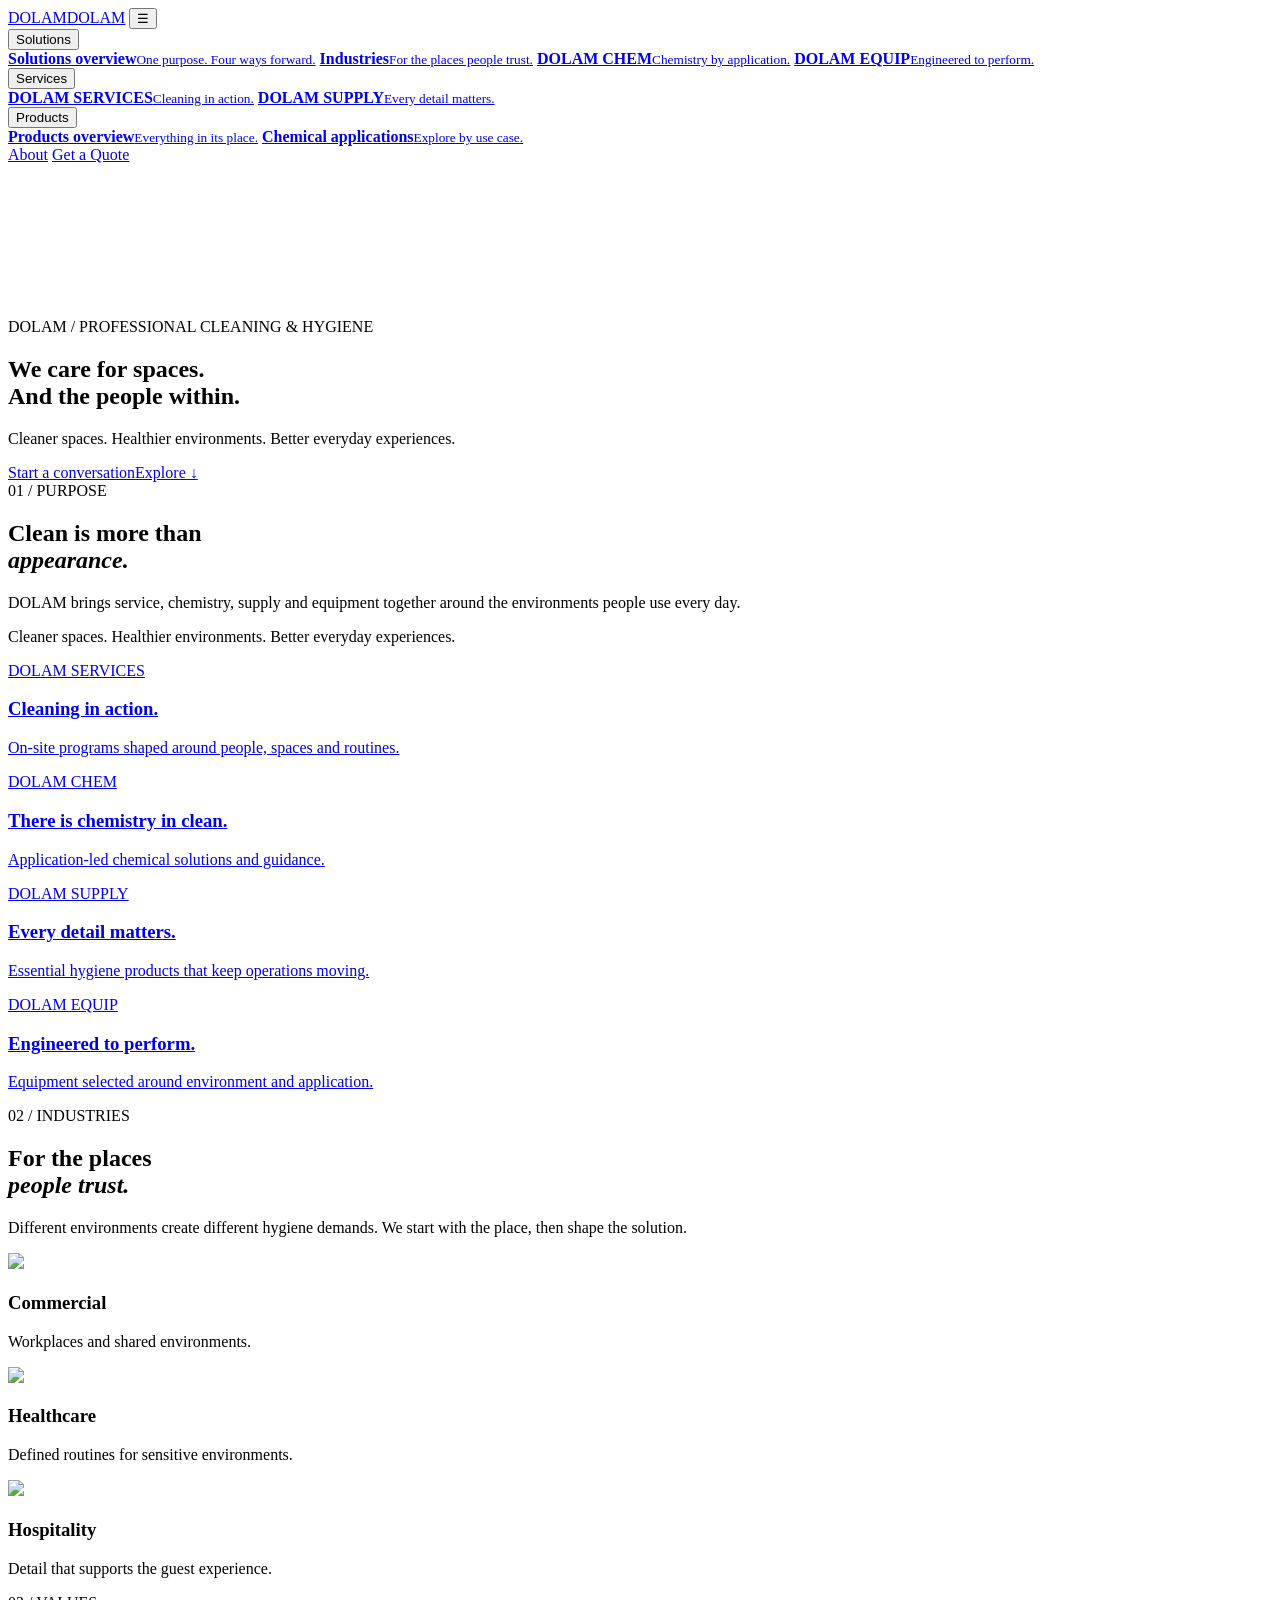
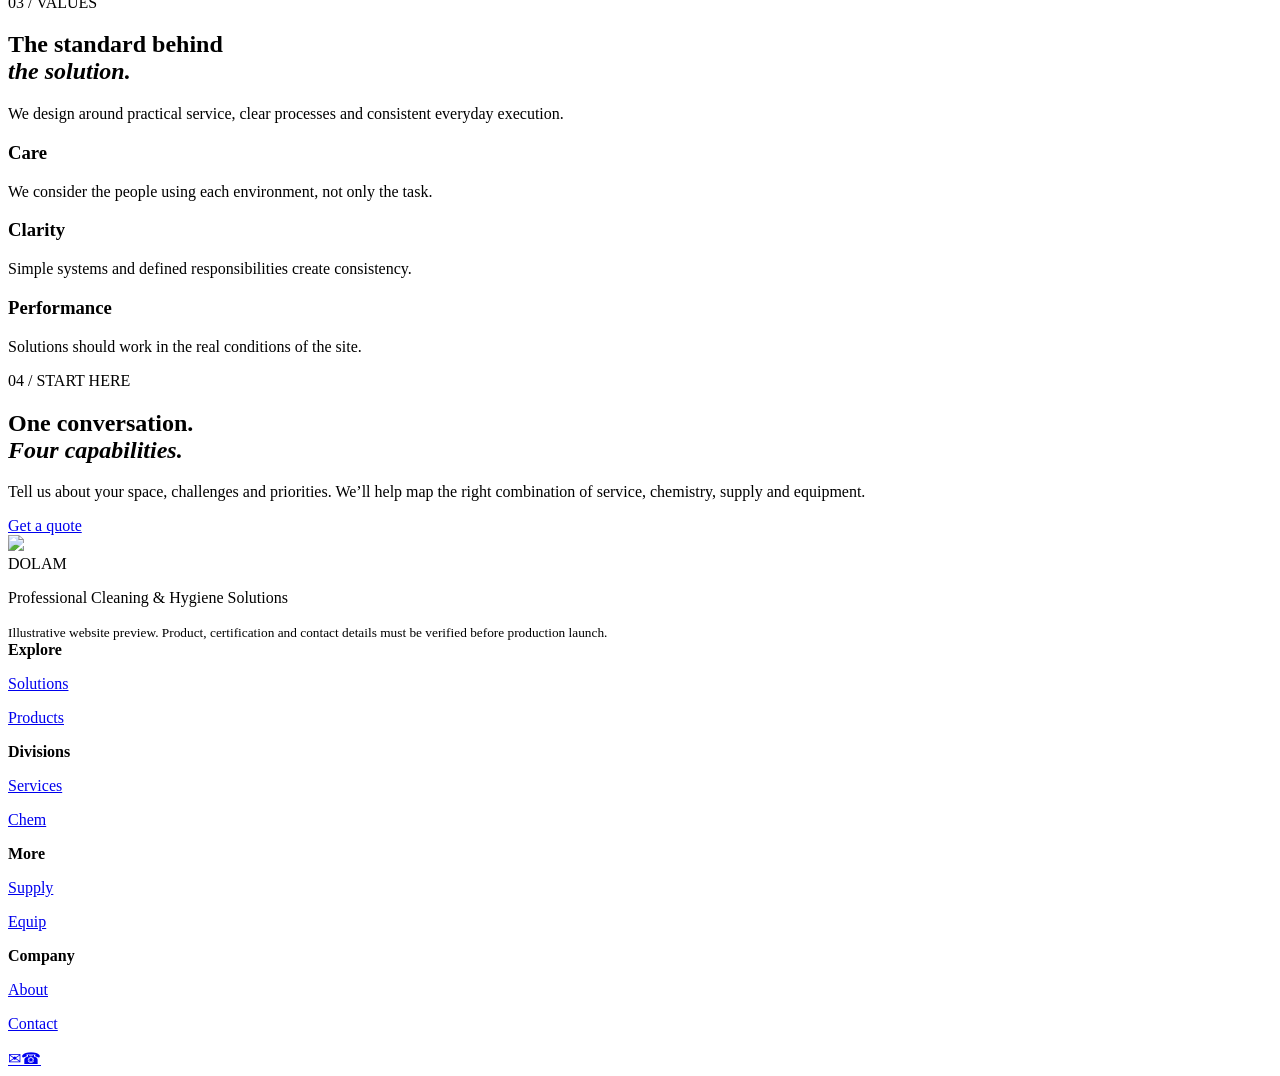
==== commit 066cf29d: "Add files via upload" ====
--- a/index.html
+++ b/index.html
@@ -1,5 +1,57 @@
-<!doctype html><html lang="en"><head><meta charset="utf-8"><meta name="viewport" content="width=device-width,initial-scale=1"><title>Home | DOLAM | Professional Cleaning & Hygiene Solutions</title><meta name="description" content="DOLAM professional cleaning and hygiene solutions — integrated website preview."><style>
-:root{--red:#c8102e;--ink:#25282a;--pink:#ff9eae}*{box-sizing:border-box}html{scroll-behavior:smooth}body{margin:0;font-family:Inter,Arial,Helvetica,sans-serif;color:var(--ink)}button,input,select,textarea{font:inherit}button{cursor:pointer}button:focus-visible,input:focus-visible,textarea:focus-visible,select:focus-visible{outline:2px solid var(--red);outline-offset:3px}header{height:76px;background:#fff;display:flex;align-items:center;justify-content:space-between;padding:0 clamp(18px,5vw,75px);position:relative;z-index:10}header .logo{width:54px;height:54px;display:grid;place-items:center;background:var(--red);color:#fff;font-size:11px;font-weight:800}header nav{display:flex;gap:24px}header button,.minibar button{border:0;background:none;color:#354047;font-size:12px;font-weight:700}header .quote{background:var(--red);color:#fff;padding:15px 22px}.mega{display:none;position:absolute;top:100%;left:0;right:0;background:white;padding:30px clamp(20px,6vw,90px);box-shadow:0 15px 35px #0002;grid-template-columns:1fr 1fr 1fr;gap:30px}.mega.open{display:grid}.mega strong{font-size:34px;letter-spacing:-.06em}.mega button{display:block;text-align:left;padding:10px 0;border-bottom:1px solid #e6e9eb;width:100%}.minibar{position:fixed;z-index:30;top:0;left:0;right:0;background:#fffffff2;backdrop-filter:blur(12px);transform:translateY(-110%);transition:transform .3s;box-shadow:0 1px 8px #0001}.minibar.show{transform:translateY(0)}.minibar .bar{height:49px;padding:0 clamp(15px,5vw,75px);display:flex;align-items:center;justify-content:space-between;gap:12px}.minibar strong{color:var(--red);font-size:13px}.minibar nav{display:flex;gap:18px}.minibar .mega{top:49px}.hero{height:min(760px,85vh);min-height:590px;position:relative;display:flex;align-items:end;color:#fff;background:#172126;overflow:hidden}.hero img{position:absolute;inset:0;width:100%;height:100%;object-fit:cover;filter:saturate(.65)}.hero:after{content:"";position:absolute;inset:0;background:linear-gradient(90deg,#172126e8,#17212675),linear-gradient(0deg,#17212699,transparent)}.hero .copy{position:relative;z-index:1;padding:90px clamp(22px,7vw,110px) 110px}.ey{font-size:10px;font-weight:800;letter-spacing:2px;text-transform:uppercase;color:var(--red)}.hero .ey,.dark .ey,.cta .ey{color:#ffb5c1}h1{font-size:clamp(64px,10vw,142px);letter-spacing:-.09em;line-height:.94;font-weight:650;margin:20px 0 25px}h1 em,h2 em{font-style:normal;color:var(--red)}.hero h1 em,.dark h2 em,.cta h2 em{color:var(--pink)}.hero p{max-width:500px;font-size:15px;line-height:1.9;color:#e2e8ea}.hero .link{color:#fff;border-color:#fff}.section{padding:clamp(75px,9vw,125px) clamp(22px,7vw,110px)}.section.pale{background:#f3f5f6}.section.dark,.cta{background:#25282a;color:#fff}.sectionhead{display:grid;grid-template-columns:1.3fr .7fr;gap:50px;align-items:end;margin-bottom:42px}.sectionhead h2,.cta h2,.wordfront h2{font-size:clamp(42px,6.5vw,90px);line-height:1.03;letter-spacing:-.078em;font-weight:650;margin:18px 0 0}.sectionhead p{font-size:15px;line-height:1.9;color:#79858c;max-width:420px}.dark .sectionhead p{color:#c8d1d5}.cards{display:grid;grid-template-columns:repeat(auto-fit,minmax(230px,1fr));gap:13px}.tile{min-height:390px;position:relative;overflow:hidden;background:#20272b;color:#fff}.tile img{width:100%;height:100%;object-fit:cover;position:absolute;inset:0;transition:transform .8s}.tile:hover img{transform:scale(1.06)}.tile:after{content:"";position:absolute;inset:0;background:linear-gradient(0deg,#131d22ee,#131d2222)}.tileinner{position:absolute;bottom:0;z-index:1;padding:30px}.tile .ey{color:#ffbac5}.tile h3{font-size:clamp(26px,3vw,43px);line-height:1.1;letter-spacing:-.06em;font-weight:600}.link{background:none;border:0;border-bottom:1px solid currentColor;padding:10px 0;color:inherit;font-size:11px;font-weight:800;letter-spacing:.5px}.cta{text-align:center;padding:105px 20px}.cta .whitebtn{background:white;border:0;padding:17px 25px;color:#25282a;font-size:11px;font-weight:800;margin-top:30px}.categorygrid{display:grid;grid-template-columns:repeat(auto-fit,minmax(210px,1fr));gap:12px}.category{border:1px solid #dce2e5;background:white;min-height:160px;padding:25px;display:flex;flex-direction:column;align-items:flex-start;justify-content:space-between;text-align:left;gap:20px;color:#25282a}.category:hover{border-color:var(--red)}.category small{color:var(--red);font-size:10px;letter-spacing:1px}.category strong{font-size:23px;letter-spacing:-.05em}.category span{font-size:10px;font-weight:800}.filters{display:flex;flex-wrap:wrap;gap:9px;margin-bottom:25px}.filters button,.industry-tabs button{padding:13px 17px;border:1px solid #d5dcdf;background:#fff;font-size:11px;font-weight:800}.filters button.active,.industry-tabs button.active{background:var(--red);border-color:var(--red);color:#fff}.filters input{flex:1;min-width:190px;padding:12px;border:1px solid #d5dcdf}.industry-tabs{display:flex;flex-wrap:wrap;gap:8px;margin-bottom:20px}.industry-show{display:grid;grid-template-columns:1fr 1fr;background:#25282a;color:#fff;min-height:420px}.industry-show img{width:100%;height:100%;max-height:480px;object-fit:cover}.industry-show>div{padding:clamp(30px,5vw,70px);align-self:center}.industry-show h3{font-size:clamp(35px,5vw,65px);letter-spacing:-.07em;line-height:1.08}.industry-show p{line-height:1.9;color:#c6d1d5}.industry-show .link{color:white}.aboutfour{background:#25282a}.wordstage{position:relative;min-height:650px;display:flex;align-items:center;overflow:hidden;isolation:isolate}.wordwall{position:absolute;inset:-25% -5%;display:flex;justify-content:space-around;gap:24px;overflow:hidden;pointer-events:none}.wordwall div{writing-mode:vertical-rl;white-space:nowrap;font-size:clamp(65px,8.5vw,115px);font-weight:850;letter-spacing:-.055em;color:transparent;-webkit-text-stroke:1.5px #c8102e99;animation:drift 48s linear infinite}.wordwall div:nth-child(even){animation-direction:reverse;animation-duration:57s}@keyframes drift{from{transform:translateY(-9%)}to{transform:translateY(-35%)}}.wordstage:after{content:"";position:absolute;inset:0;background:linear-gradient(90deg,#25282aeb,#25282aa0 60%,#25282a40)}.wordfront{position:relative;z-index:1;color:white;padding:90px clamp(22px,8vw,115px)}.wordfront .ey{color:#ffb5c1}.wordfront h2 em{color:var(--pink)}.wordfront p{line-height:1.9;color:#d8e0e3;max-width:440px}.slideshow{height:500px;position:relative;background:#111;overflow:hidden}.slide{position:absolute;inset:0;background-position:center;background-size:cover;opacity:0;transition:opacity 2.2s}.slide.on{opacity:1;animation:kenburns 9s ease-out forwards}@keyframes kenburns{to{transform:scale(1.05)}}.slide:after{content:"";position:absolute;inset:0;background:linear-gradient(0deg,#111b22a9,transparent)}.slidecap{position:absolute;z-index:1;bottom:50px;left:clamp(22px,8vw,115px);color:white;font-size:clamp(35px,5vw,65px);font-weight:750;letter-spacing:-.06em}.slidecap small{font-size:14px;font-weight:400;letter-spacing:0}.slidecontrols{position:absolute;z-index:2;bottom:30px;right:clamp(22px,8vw,115px);display:flex;gap:8px}.slidecontrols button{background:#ffffffd9;border:0;width:42px;height:42px}.contactlayout{display:grid;grid-template-columns:.8fr 1.2fr;background:white}.contactlayout aside{background:#25282a;color:#fff;padding:50px}.contactlayout aside .ey{color:#ffb5c1}.contactlayout aside h3{font-size:clamp(30px,4vw,55px);letter-spacing:-.07em;line-height:1.1}.contactlayout aside p{font-size:12px;color:#cbd4d8}.contactlayout form{padding:clamp(25px,5vw,60px);display:grid;grid-template-columns:1fr 1fr;gap:18px}.contactlayout form>.ey,.contactlayout form>h3,.pickgrid,.contactlayout .send{grid-column:1/-1}.contactlayout form h3{font-size:28px;letter-spacing:-.05em;margin:0}.pickgrid{display:grid;grid-template-columns:repeat(4,1fr);gap:8px}.pickgrid button{background:#fff;border:1px solid #d8e0e4;padding:18px 5px;font-size:11px;font-weight:800}.pickgrid button.selected{border-color:var(--red);background:#fff2f4;color:var(--red)}.contactlayout label{font-size:11px;font-weight:800;display:flex;flex-direction:column;gap:9px}.contactlayout label.full{grid-column:1/-1}.contactlayout input,.contactlayout select,.contactlayout textarea{border:1px solid #d7dfe3;padding:15px;min-width:0;width:100%;font-size:13px}.contactlayout textarea{min-height:125px}.contactlayout .send{border:0;background:var(--red);color:white;padding:18px;font-size:11px;font-weight:800}.contactlayout #form-result{font-size:12px;line-height:1.8;color:#46525a}.footer{background:#1e2427;color:#fff;padding:35px clamp(22px,5vw,75px);display:flex;justify-content:space-between;align-items:center;gap:25px;flex-wrap:wrap}.footer strong{font-size:18px}.footer span{font-size:11px;color:#bfc9cd}.footer button{border:0;background:none;color:#fff;font-size:11px}.floating{position:fixed;z-index:9;bottom:22px;right:22px;display:flex;flex-direction:column;gap:7px}.floating button{width:44px;height:44px;background:var(--red);border:0;color:white;font-size:18px}.floating button:last-child{background:#25282a}.notice{background:#fff6e6;padding:10px 20px;text-align:center;font-size:11px;color:#654f2d}.hide{display:none!important}@media(max-width:720px){header nav{display:none}.minibar nav{gap:9px}.minibar nav button{font-size:10px}.hero{min-height:580px}.hero .copy{padding:70px 23px 95px}.sectionhead{grid-template-columns:1fr;gap:0}.section{padding:70px 22px}.industry-show,.contactlayout{grid-template-columns:1fr}.industry-show img{height:300px}.contactlayout form{grid-template-columns:1fr}.contactlayout form>.ey,.contactlayout form>h3,.pickgrid,.contactlayout .send{grid-column:1}.pickgrid{grid-template-columns:repeat(2,1fr)}.contactlayout aside{padding:30px}.mega{grid-template-columns:1fr 1fr;padding:20px}.mega>div:first-child{grid-column:span 2}.wordfront{padding:70px 22px}.slideshow{height:370px}}@media(prefers-reduced-motion:reduce){*,*:before,*:after{animation:none!important;transition:none!important;scroll-behavior:auto!important}}
-.application-pills{display:flex;flex-wrap:wrap;gap:10px;margin:30px 0}.application-pills button{padding:14px 20px;border:1px solid #c8102e;background:transparent;color:inherit;cursor:pointer}.application-pills button:hover,.application-pills button:focus{background:#c8102e;color:white}</style></head><body><div class="notice">DOLAM integrated design preview — illustrative imagery and category information; contact form does not submit.</div><header><button class="logo" data-route="home">DOLAM</button><nav><button data-menu="Solutions">Solutions</button><button data-menu="Services">Services</button><button data-menu="Products">Products</button><button data-route="about">About</button></nav><button class="quote" data-route="contact">Get a Quote ↗</button><div class="mega"></div></header><div class="minibar"><div class="bar"><strong>DOLAM</strong><nav><button data-menu="Solutions">Solutions</button><button data-menu="Services">Services</button><button data-menu="Products">Products</button><button data-route="about">About</button></nav><button data-route="contact">Get a Quote ↗</button></div><div class="mega"></div></div><main id="main"></main><footer class="footer"><strong>DOLAM</strong><span>Professional Cleaning & Hygiene Solutions</span><span>Solutions · Products · Industries · About · Contact</span><button data-route="home">BACK TO TOP ↑</button></footer><div class="floating"><button data-route="contact" aria-label="Contact DOLAM">☎</button><button data-route="contact" aria-label="Email DOLAM">✉</button></div><script>
-const pages=[["home", "Home", "DOLAM", "We care for spaces.", "And the people within.", "4481259"], ["solutions", "Solutions", "ONE PURPOSE / FOUR WAYS FORWARD", "One purpose.", "Four ways forward.", "6197122"], ["services", "DOLAM SERVICES", "01 / DOLAM SERVICES", "Cleaning", "in action.", "6197122"], ["chem", "DOLAM CHEM", "02 / DOLAM CHEM", "There is chemistry", "in clean.", "3735218"], ["supply", "DOLAM SUPPLY", "03 / DOLAM SUPPLY", "Every detail", "matters.", "4239010"], ["equip", "DOLAM EQUIP", "04 / DOLAM EQUIP", "Engineered", "to perform.", "4239031"], ["products", "Products", "THE PRODUCT PORTFOLIO", "Everything", "in its place.", "4239010"], ["industries", "Industries", "FOR THE PLACES PEOPLE TRUST", "For the places", "people trust.", "260922"], ["about", "About DOLAM", "THE THINKING BEHIND DOLAM", "More than", "clean.", "3184418"], ["contact", "Contact", "START A CONVERSATION", "Let's start", "something better.", "3184465"]];const content={"home": "<section class=\"section \"><div class=\"sectionhead\"><div><span class=\"ey\">OUR PURPOSE</span><h2>Cleaner spaces.<br>Healthier environments.<br><em>Better everyday experiences.</em></h2></div><p>One connected approach to the spaces people use every day.</p></div></section><section class=\"section \"><div class=\"sectionhead\"><div><span class=\"ey\">FOUR DISCIPLINES</span><h2>Different expertise.<br><em>One DOLAM.</em></h2></div><p>Explore the four connected divisions.</p></div><div class=\"cards\"><article class=\"tile\"><img loading=\"lazy\" src=\"https://images.pexels.com/photos/6197122/pexels-photo-6197122.jpeg?auto=compress&cs=tinysrgb&w=1400\" alt=\"Illustrative cleaning environment\"><div class=\"tileinner\"><span class=\"ey\">DOLAM / SERVICES</span><h3>Cleaning in action.</h3><button class=\"link\" data-route=\"services\">EXPLORE \u2197</button></div></article><article class=\"tile\"><img loading=\"lazy\" src=\"https://images.pexels.com/photos/3735218/pexels-photo-3735218.jpeg?auto=compress&cs=tinysrgb&w=1400\" alt=\"Illustrative cleaning environment\"><div class=\"tileinner\"><span class=\"ey\">DOLAM / CHEM</span><h3>The science of clean.</h3><button class=\"link\" data-route=\"chem\">EXPLORE \u2197</button></div></article><article class=\"tile\"><img loading=\"lazy\" src=\"https://images.pexels.com/photos/4239010/pexels-photo-4239010.jpeg?auto=compress&cs=tinysrgb&w=1400\" alt=\"Illustrative cleaning environment\"><div class=\"tileinner\"><span class=\"ey\">DOLAM / SUPPLY</span><h3>Every detail matters.</h3><button class=\"link\" data-route=\"supply\">EXPLORE \u2197</button></div></article><article class=\"tile\"><img loading=\"lazy\" src=\"https://images.pexels.com/photos/4239031/pexels-photo-4239031.jpeg?auto=compress&cs=tinysrgb&w=1400\" alt=\"Illustrative cleaning environment\"><div class=\"tileinner\"><span class=\"ey\">DOLAM / EQUIP</span><h3>Built for the work.</h3><button class=\"link\" data-route=\"equip\">EXPLORE \u2197</button></div></article></div></section><section class=\"section \"><div class=\"sectionhead\"><div><span class=\"ey\">INDUSTRIES</span><h2>For the places<br><em>people trust.</em></h2></div><p>Different spaces, different demands.</p></div><button class=\"link\" data-route=\"industries\">EXPLORE INDUSTRIES \u2197</button></section><section class=\"cta\"><span class=\"ey\">LET\u2019S CONNECT</span><h2>Let\u2019s create a<br><em>cleaner standard.</em></h2><button class=\"whitebtn\" data-route=\"contact\">START AN ENQUIRY \u2197</button></section>", "solutions": "<section class=\"section \"><div class=\"sectionhead\"><div><span class=\"ey\">01 / THE CONNECTION</span><h2>Different expertise.<br><em>One DOLAM.</em></h2></div><p>Four disciplines, one shared purpose.</p></div><div class=\"cards\"><article class=\"tile\"><img loading=\"lazy\" src=\"https://images.pexels.com/photos/6197122/pexels-photo-6197122.jpeg?auto=compress&cs=tinysrgb&w=1400\" alt=\"Illustrative cleaning environment\"><div class=\"tileinner\"><span class=\"ey\">DOLAM / SERVICES</span><h3>Cleaning in action.</h3><button class=\"link\" data-route=\"services\">EXPLORE \u2197</button></div></article><article class=\"tile\"><img loading=\"lazy\" src=\"https://images.pexels.com/photos/3735218/pexels-photo-3735218.jpeg?auto=compress&cs=tinysrgb&w=1400\" alt=\"Illustrative cleaning environment\"><div class=\"tileinner\"><span class=\"ey\">DOLAM / CHEM</span><h3>The science of clean.</h3><button class=\"link\" data-route=\"chem\">EXPLORE \u2197</button></div></article><article class=\"tile\"><img loading=\"lazy\" src=\"https://images.pexels.com/photos/4239010/pexels-photo-4239010.jpeg?auto=compress&cs=tinysrgb&w=1400\" alt=\"Illustrative cleaning environment\"><div class=\"tileinner\"><span class=\"ey\">DOLAM / SUPPLY</span><h3>Every detail matters.</h3><button class=\"link\" data-route=\"supply\">EXPLORE \u2197</button></div></article><article class=\"tile\"><img loading=\"lazy\" src=\"https://images.pexels.com/photos/4239031/pexels-photo-4239031.jpeg?auto=compress&cs=tinysrgb&w=1400\" alt=\"Illustrative cleaning environment\"><div class=\"tileinner\"><span class=\"ey\">DOLAM / EQUIP</span><h3>Built for the work.</h3><button class=\"link\" data-route=\"equip\">EXPLORE \u2197</button></div></article></div></section><section class=\"cta\"><span class=\"ey\">LET\u2019S CONNECT</span><h2>Let\u2019s create a<br><em>cleaner standard.</em></h2><button class=\"whitebtn\" data-route=\"contact\">START AN ENQUIRY \u2197</button></section>", "services": "<section class=\"section \"><div class=\"sectionhead\"><div><span class=\"ey\">01 / OUR APPROACH</span><h2>Care for spaces.<br><em>Focus on people.</em></h2></div><p>Application-led thinking, designed around the environment and the task.</p></div></section><section class=\"section \"><div class=\"sectionhead\"><div><span class=\"ey\">02 / EXPLORE</span><h2>Find the right<br><em>starting point.</em></h2></div><p>Illustrative categories; exact offerings to be verified.</p></div><div class=\"categorygrid\"><button class=\"category\" data-interest=\"SERVICES \u2014 Commercial & Office Cleaning\"><small>01 / CATEGORY</small><strong>Commercial & Office Cleaning</strong><span>ENQUIRE \u2197</span></button><button class=\"category\" data-interest=\"SERVICES \u2014 Healthcare Facility Cleaning\"><small>02 / CATEGORY</small><strong>Healthcare Facility Cleaning</strong><span>ENQUIRE \u2197</span></button><button class=\"category\" data-interest=\"SERVICES \u2014 Industrial & Facility Cleaning\"><small>03 / CATEGORY</small><strong>Industrial & Facility Cleaning</strong><span>ENQUIRE \u2197</span></button><button class=\"category\" data-interest=\"SERVICES \u2014 Foodservice & Kitchen Cleaning\"><small>04 / CATEGORY</small><strong>Foodservice & Kitchen Cleaning</strong><span>ENQUIRE \u2197</span></button><button class=\"category\" data-interest=\"SERVICES \u2014 Hospitality & Leisure Cleaning\"><small>05 / CATEGORY</small><strong>Hospitality & Leisure Cleaning</strong><span>ENQUIRE \u2197</span></button><button class=\"category\" data-interest=\"SERVICES \u2014 Education & Institutional Cleaning\"><small>06 / CATEGORY</small><strong>Education & Institutional Cleaning</strong><span>ENQUIRE \u2197</span></button></div></section><section class=\"section \"><div class=\"sectionhead\"><div><span class=\"ey\">ENVIRONMENTS</span><h2>Made for the spaces<br><em>people use.</em></h2></div><p>Commercial \u00b7 Healthcare \u00b7 Hospitality \u00b7 Industrial \u00b7 Education \u00b7 Foodservice</p></div></section><section class=\"cta\"><span class=\"ey\">LET\u2019S CONNECT</span><h2>Let\u2019s create a<br><em>cleaner standard.</em></h2><button class=\"whitebtn\" data-route=\"contact\">START AN ENQUIRY \u2197</button></section>", "chem": "<section class=\"section \"><div class=\"sectionhead\"><div><span class=\"ey\">01 / OUR APPROACH</span><h2>Every surface.<br><em>A different story.</em></h2></div><p>Application-led thinking, designed around the environment and the task.</p></div></section><section class=\"section \"><div class=\"sectionhead\"><div><span class=\"ey\">02 / EXPLORE</span><h2>Find the right<br><em>starting point.</em></h2></div><p>Illustrative categories; exact offerings to be verified.</p></div><div class=\"categorygrid\"><button class=\"category\" data-interest=\"CHEM \u2014 Surface Care\"><small>01 / CATEGORY</small><strong>Surface Care</strong><span>ENQUIRE \u2197</span></button><button class=\"category\" data-interest=\"CHEM \u2014 Floor Care\"><small>02 / CATEGORY</small><strong>Floor Care</strong><span>ENQUIRE \u2197</span></button><button class=\"category\" data-interest=\"CHEM \u2014 Washroom Hygiene\"><small>03 / CATEGORY</small><strong>Washroom Hygiene</strong><span>ENQUIRE \u2197</span></button><button class=\"category\" data-interest=\"CHEM \u2014 Kitchen & Foodservice\"><small>04 / CATEGORY</small><strong>Kitchen & Foodservice</strong><span>ENQUIRE \u2197</span></button><button class=\"category\" data-interest=\"CHEM \u2014 Specialist Applications\"><small>05 / CATEGORY</small><strong>Specialist Applications</strong><span>ENQUIRE \u2197</span></button></div></section><section class=\"section \"><div class=\"sectionhead\"><div><span class=\"ey\">APPLICATION EXPLORER</span><h2>Start with<br><em>the task.</em></h2></div><p>Choose a category to explore the application.</p></div><div class=\"application-pills\"><button data-application=\"Surface Care\">Surface Care</button><button data-application=\"Floor Care\">Floor Care</button><button data-application=\"Washroom Hygiene\">Washroom Hygiene</button><button data-application=\"Kitchen & Foodservice\">Kitchen & Foodservice</button><button data-application=\"Specialist Applications\">Specialist Applications</button></div><h3 id=\"application-title\">Surface Care</h3></section><section class=\"section \"><div class=\"sectionhead\"><div><span class=\"ey\">ENVIRONMENTS</span><h2>Made for the spaces<br><em>people use.</em></h2></div><p>Commercial \u00b7 Healthcare \u00b7 Hospitality \u00b7 Industrial \u00b7 Education \u00b7 Foodservice</p></div></section><section class=\"cta\"><span class=\"ey\">LET\u2019S CONNECT</span><h2>Let\u2019s create a<br><em>cleaner standard.</em></h2><button class=\"whitebtn\" data-route=\"contact\">START AN ENQUIRY \u2197</button></section>", "supply": "<section class=\"section \"><div class=\"sectionhead\"><div><span class=\"ey\">01 / OUR APPROACH</span><h2>Small essentials.<br><em>Big part of the day.</em></h2></div><p>Application-led thinking, designed around the environment and the task.</p></div></section><section class=\"section \"><div class=\"sectionhead\"><div><span class=\"ey\">02 / EXPLORE</span><h2>Find the right<br><em>starting point.</em></h2></div><p>Illustrative categories; exact offerings to be verified.</p></div><div class=\"categorygrid\"><button class=\"category\" data-interest=\"SUPPLY \u2014 Paper & Tissue\"><small>01 / CATEGORY</small><strong>Paper & Tissue</strong><span>ENQUIRE \u2197</span></button><button class=\"category\" data-interest=\"SUPPLY \u2014 Dispensers\"><small>02 / CATEGORY</small><strong>Dispensers</strong><span>ENQUIRE \u2197</span></button><button class=\"category\" data-interest=\"SUPPLY \u2014 Waste Management\"><small>03 / CATEGORY</small><strong>Waste Management</strong><span>ENQUIRE \u2197</span></button><button class=\"category\" data-interest=\"SUPPLY \u2014 Cleaning Accessories\"><small>04 / CATEGORY</small><strong>Cleaning Accessories</strong><span>ENQUIRE \u2197</span></button><button class=\"category\" data-interest=\"SUPPLY \u2014 Personal Protection\"><small>05 / CATEGORY</small><strong>Personal Protection</strong><span>ENQUIRE \u2197</span></button></div></section><section class=\"section \"><div class=\"sectionhead\"><div><span class=\"ey\">APPLICATION EXPLORER</span><h2>Start with<br><em>the task.</em></h2></div><p>Choose a category to explore the application.</p></div><div class=\"application-pills\"><button data-application=\"Paper & Tissue\">Paper & Tissue</button><button data-application=\"Dispensers\">Dispensers</button><button data-application=\"Waste Management\">Waste Management</button><button data-application=\"Cleaning Accessories\">Cleaning Accessories</button><button data-application=\"Personal Protection\">Personal Protection</button></div><h3 id=\"application-title\">Paper & Tissue</h3></section><section class=\"section \"><div class=\"sectionhead\"><div><span class=\"ey\">ENVIRONMENTS</span><h2>Made for the spaces<br><em>people use.</em></h2></div><p>Commercial \u00b7 Healthcare \u00b7 Hospitality \u00b7 Industrial \u00b7 Education \u00b7 Foodservice</p></div></section><section class=\"cta\"><span class=\"ey\">LET\u2019S CONNECT</span><h2>Let\u2019s create a<br><em>cleaner standard.</em></h2><button class=\"whitebtn\" data-route=\"contact\">START AN ENQUIRY \u2197</button></section>", "equip": "<section class=\"section \"><div class=\"sectionhead\"><div><span class=\"ey\">01 / OUR APPROACH</span><h2>Powerful tools.<br><em>Purposeful choices.</em></h2></div><p>Application-led thinking, designed around the environment and the task.</p></div></section><section class=\"section \"><div class=\"sectionhead\"><div><span class=\"ey\">02 / EXPLORE</span><h2>Find the right<br><em>starting point.</em></h2></div><p>Illustrative categories; exact offerings to be verified.</p></div><div class=\"categorygrid\"><button class=\"category\" data-interest=\"EQUIP \u2014 Floor Scrubbers\"><small>01 / CATEGORY</small><strong>Floor Scrubbers</strong><span>ENQUIRE \u2197</span></button><button class=\"category\" data-interest=\"EQUIP \u2014 Vacuum Systems\"><small>02 / CATEGORY</small><strong>Vacuum Systems</strong><span>ENQUIRE \u2197</span></button><button class=\"category\" data-interest=\"EQUIP \u2014 Pressure Cleaning\"><small>03 / CATEGORY</small><strong>Pressure Cleaning</strong><span>ENQUIRE \u2197</span></button><button class=\"category\" data-interest=\"EQUIP \u2014 Floor Care Systems\"><small>04 / CATEGORY</small><strong>Floor Care Systems</strong><span>ENQUIRE \u2197</span></button></div></section><section class=\"section \"><div class=\"sectionhead\"><div><span class=\"ey\">ENGINEERING INTELLIGENCE</span><h2>Look beyond<br><em>the machine.</em></h2></div><p>Application fit \u00b7 Operator experience \u00b7 Maintenance planning \u00b7 System compatibility</p></div></section><section class=\"section \"><div class=\"sectionhead\"><div><span class=\"ey\">ENVIRONMENTS</span><h2>Made for the spaces<br><em>people use.</em></h2></div><p>Commercial \u00b7 Healthcare \u00b7 Hospitality \u00b7 Industrial \u00b7 Education \u00b7 Foodservice</p></div></section><section class=\"cta\"><span class=\"ey\">LET\u2019S CONNECT</span><h2>Let\u2019s create a<br><em>cleaner standard.</em></h2><button class=\"whitebtn\" data-route=\"contact\">START AN ENQUIRY \u2197</button></section>", "products": "<section class=\"section \"><div class=\"sectionhead\"><div><span class=\"ey\">01 / THE PORTFOLIO</span><h2>Different products.<br><em>One purpose.</em></h2></div><p>Three connected product disciplines.</p></div><div class=\"cards\"><article class=\"tile\"><img loading=\"lazy\" src=\"https://images.pexels.com/photos/3735218/pexels-photo-3735218.jpeg?auto=compress&cs=tinysrgb&w=1400\" alt=\"Illustrative cleaning environment\"><div class=\"tileinner\"><span class=\"ey\">DOLAM / CHEM</span><h3>The science of clean.</h3><button class=\"link\" data-route=\"chem\">EXPLORE \u2197</button></div></article><article class=\"tile\"><img loading=\"lazy\" src=\"https://images.pexels.com/photos/4239010/pexels-photo-4239010.jpeg?auto=compress&cs=tinysrgb&w=1400\" alt=\"Illustrative cleaning environment\"><div class=\"tileinner\"><span class=\"ey\">DOLAM / SUPPLY</span><h3>Every detail matters.</h3><button class=\"link\" data-route=\"supply\">EXPLORE \u2197</button></div></article><article class=\"tile\"><img loading=\"lazy\" src=\"https://images.pexels.com/photos/4239031/pexels-photo-4239031.jpeg?auto=compress&cs=tinysrgb&w=1400\" alt=\"Illustrative cleaning environment\"><div class=\"tileinner\"><span class=\"ey\">DOLAM / EQUIP</span><h3>Engineered to perform.</h3><button class=\"link\" data-route=\"equip\">EXPLORE \u2197</button></div></article></div></section><section class=\"section pale\"><div class=\"sectionhead\"><div><span class=\"ey\">02 / PRODUCT DISCOVERY</span><h2>Explore the<br><em>categories.</em></h2></div><p>Filter by division or search an illustrative category.</p></div><div class=\"filters\"><button data-filter=\"ALL\" class=\"active\">ALL</button><button data-filter=\"CHEM\">CHEM</button><button data-filter=\"SUPPLY\">SUPPLY</button><button data-filter=\"EQUIP\">EQUIP</button><input id=\"product-search\" placeholder=\"Search product categories...\" aria-label=\"Search product categories\"></div><div class=\"categorygrid\" id=\"product-results\"><button class=\"category product\" data-kind=\"CHEM\" data-title=\"surface care\" data-interest=\"CHEM \u2014 Surface Care\"><small>CHEM</small><strong>Surface Care</strong><span>ENQUIRE \u2197</span></button><button class=\"category product\" data-kind=\"CHEM\" data-title=\"floor care chemistry\" data-interest=\"CHEM \u2014 Floor Care Chemistry\"><small>CHEM</small><strong>Floor Care Chemistry</strong><span>ENQUIRE \u2197</span></button><button class=\"category product\" data-kind=\"CHEM\" data-title=\"washroom hygiene\" data-interest=\"CHEM \u2014 Washroom Hygiene\"><small>CHEM</small><strong>Washroom Hygiene</strong><span>ENQUIRE \u2197</span></button><button class=\"category product\" data-kind=\"SUPPLY\" data-title=\"paper & tissue\" data-interest=\"SUPPLY \u2014 Paper & Tissue\"><small>SUPPLY</small><strong>Paper & Tissue</strong><span>ENQUIRE \u2197</span></button><button class=\"category product\" data-kind=\"SUPPLY\" data-title=\"dispensing systems\" data-interest=\"SUPPLY \u2014 Dispensing Systems\"><small>SUPPLY</small><strong>Dispensing Systems</strong><span>ENQUIRE \u2197</span></button><button class=\"category product\" data-kind=\"SUPPLY\" data-title=\"cleaning accessories\" data-interest=\"SUPPLY \u2014 Cleaning Accessories\"><small>SUPPLY</small><strong>Cleaning Accessories</strong><span>ENQUIRE \u2197</span></button><button class=\"category product\" data-kind=\"EQUIP\" data-title=\"floor scrubbers\" data-interest=\"EQUIP \u2014 Floor Scrubbers\"><small>EQUIP</small><strong>Floor Scrubbers</strong><span>ENQUIRE \u2197</span></button><button class=\"category product\" data-kind=\"EQUIP\" data-title=\"vacuum systems\" data-interest=\"EQUIP \u2014 Vacuum Systems\"><small>EQUIP</small><strong>Vacuum Systems</strong><span>ENQUIRE \u2197</span></button><button class=\"category product\" data-kind=\"EQUIP\" data-title=\"pressure cleaning\" data-interest=\"EQUIP \u2014 Pressure Cleaning\"><small>EQUIP</small><strong>Pressure Cleaning</strong><span>ENQUIRE \u2197</span></button></div><p id=\"product-empty\" hidden>No matching categories.</p></section><section class=\"cta\"><span class=\"ey\">LET\u2019S CONNECT</span><h2>Let\u2019s create a<br><em>cleaner standard.</em></h2><button class=\"whitebtn\" data-route=\"contact\">START AN ENQUIRY \u2197</button></section>", "industries": "<section class=\"section \"><div class=\"sectionhead\"><div><span class=\"ey\">01 / OUR ENVIRONMENTS</span><h2>Different spaces.<br><em>Different demands.</em></h2></div><p>Select an environment to explore the thinking behind it.</p></div><div class=\"industry-tabs\"><button data-industry=\"0\" class=\"active\">Commercial & Offices</button><button data-industry=\"1\" class=\"\">Healthcare</button><button data-industry=\"2\" class=\"\">Hospitality</button><button data-industry=\"3\" class=\"\">Industrial</button><button data-industry=\"4\" class=\"\">Education</button><button data-industry=\"5\" class=\"\">Foodservice</button></div><div class=\"industry-show\"><img id=\"industry-img\" src=\"https://images.pexels.com/photos/380769/pexels-photo-380769.jpeg?auto=compress&cs=tinysrgb&w=1400\" alt=\"Illustrative industry environment\"><div><span class=\"ey\" id=\"industry-label\">Commercial & Offices</span><h3 id=\"industry-title\">Spaces that mean business.</h3><p>Every environment has its own routines, expectations and needs.</p><button class=\"link\" data-route=\"contact\">DISCUSS THIS ENVIRONMENT \u2197</button></div></div></section><section class=\"section \"><div class=\"sectionhead\"><div><span class=\"ey\">02 / CONNECTED DISCIPLINES</span><h2>Four ways to<br><em>care for a space.</em></h2></div><p>SERVICES \u00b7 CHEM \u00b7 SUPPLY \u00b7 EQUIP</p></div><div class=\"cards\"><article class=\"tile\"><img loading=\"lazy\" src=\"https://images.pexels.com/photos/6197122/pexels-photo-6197122.jpeg?auto=compress&cs=tinysrgb&w=1400\" alt=\"Illustrative cleaning environment\"><div class=\"tileinner\"><span class=\"ey\">DOLAM / SERVICES</span><h3>People & processes.</h3><button class=\"link\" data-route=\"services\">EXPLORE \u2197</button></div></article><article class=\"tile\"><img loading=\"lazy\" src=\"https://images.pexels.com/photos/3735218/pexels-photo-3735218.jpeg?auto=compress&cs=tinysrgb&w=1400\" alt=\"Illustrative cleaning environment\"><div class=\"tileinner\"><span class=\"ey\">DOLAM / CHEM</span><h3>Chemistry & care.</h3><button class=\"link\" data-route=\"chem\">EXPLORE \u2197</button></div></article><article class=\"tile\"><img loading=\"lazy\" src=\"https://images.pexels.com/photos/4239010/pexels-photo-4239010.jpeg?auto=compress&cs=tinysrgb&w=1400\" alt=\"Illustrative cleaning environment\"><div class=\"tileinner\"><span class=\"ey\">DOLAM / SUPPLY</span><h3>Everyday essentials.</h3><button class=\"link\" data-route=\"supply\">EXPLORE \u2197</button></div></article><article class=\"tile\"><img loading=\"lazy\" src=\"https://images.pexels.com/photos/4239031/pexels-photo-4239031.jpeg?auto=compress&cs=tinysrgb&w=1400\" alt=\"Illustrative cleaning environment\"><div class=\"tileinner\"><span class=\"ey\">DOLAM / EQUIP</span><h3>Tools for the task.</h3><button class=\"link\" data-route=\"equip\">EXPLORE \u2197</button></div></article></div></section><section class=\"cta\"><span class=\"ey\">LET\u2019S CONNECT</span><h2>Let\u2019s create a<br><em>cleaner standard.</em></h2><button class=\"whitebtn\" data-route=\"contact\">START AN ENQUIRY \u2197</button></section>", "about": "<section class=\"section \"><div class=\"sectionhead\"><div><span class=\"ey\">01 / WHY WE EXIST</span><h2>Cleaner spaces.<br><em>Better everyday experiences.</em></h2></div><p>A people-centered way of thinking about the places we share.</p></div></section><section class=\"section \"><div class=\"sectionhead\"><div><span class=\"ey\">02 / PEOPLE FIRST</span><h2>Behind every space.<br><em>There are people.</em></h2></div><p>Care for the environment begins with consideration for the people within.</p></div></section><section class=\"section \"><div class=\"sectionhead\"><div><span class=\"ey\">03 / WHAT MATTERS TO US</span><h2>The values behind<br><em>the work.</em></h2></div><p>Integration \u00b7 People \u00b7 Precision \u00b7 Hygiene \u00b7 Progress</p></div></section><section class=\"aboutfour\"><div class=\"wordstage\"><div class=\"wordwall\" aria-hidden=\"true\"><div>DOLAM\u3000 DOLAM\u3000 DOLAM\u3000 DOLAM\u3000 DOLAM</div><div>DOLAM\u3000 DOLAM\u3000 DOLAM\u3000 DOLAM\u3000 DOLAM</div><div>DOLAM\u3000 DOLAM\u3000 DOLAM\u3000 DOLAM\u3000 DOLAM</div><div>DOLAM\u3000 DOLAM\u3000 DOLAM\u3000 DOLAM\u3000 DOLAM</div><div>DOLAM\u3000 DOLAM\u3000 DOLAM\u3000 DOLAM\u3000 DOLAM</div></div><div class=\"wordfront\"><span class=\"ey\">04 / THE DOLAM CONNECTION</span><h2>Different<br>disciplines.<br><em>One way of thinking.</em></h2><p>Different expertise, connected by one purpose: caring for spaces and the people within.</p></div></div><div class=\"slideshow\" id=\"about-slides\"><div class=\"slide on\" style=\"background-image:url(https://images.pexels.com/photos/6197122/pexels-photo-6197122.jpeg?auto=compress&cs=tinysrgb&w=1400)\"><div class=\"slidecap\">DOLAM SERVICES<br><small>Cleaning in action.</small></div></div><div class=\"slide \" style=\"background-image:url(https://images.pexels.com/photos/3735218/pexels-photo-3735218.jpeg?auto=compress&cs=tinysrgb&w=1400)\"><div class=\"slidecap\">DOLAM CHEM<br><small>The science of clean.</small></div></div><div class=\"slide \" style=\"background-image:url(https://images.pexels.com/photos/4239010/pexels-photo-4239010.jpeg?auto=compress&cs=tinysrgb&w=1400)\"><div class=\"slidecap\">DOLAM SUPPLY<br><small>Every detail matters.</small></div></div><div class=\"slide \" style=\"background-image:url(https://images.pexels.com/photos/4239031/pexels-photo-4239031.jpeg?auto=compress&cs=tinysrgb&w=1400)\"><div class=\"slidecap\">DOLAM EQUIP<br><small>Engineered to perform.</small></div></div><div class=\"slidecontrols\"><button id=\"prev-slide\" aria-label=\"Previous slide\">\u2190</button><button id=\"pause-slide\" aria-label=\"Pause slideshow\">\u2161</button><button id=\"next-slide\" aria-label=\"Next slide\">\u2192</button></div></div></section><section class=\"section \"><div class=\"sectionhead\"><div><span class=\"ey\">05 / LOOKING AHEAD</span><h2>Thoughtful today.<br><em>Curious about tomorrow.</em></h2></div><p>Care for spaces, and everything they make possible.</p></div></section><section class=\"cta\"><span class=\"ey\">LET\u2019S CONNECT</span><h2>Let\u2019s create a<br><em>cleaner standard.</em></h2><button class=\"whitebtn\" data-route=\"contact\">START AN ENQUIRY \u2197</button></section>", "contact": "<section class=\"section\"><div class=\"sectionhead\"><div><span class=\"ey\">01 / THE FIRST STEP</span><h2>Good solutions<br><em>start with listening.</em></h2></div><p>Tell us what you're looking for, and let's begin with a conversation about the right approach.</p></div></section><section class=\"section pale\" id=\"enquiry\"><div class=\"sectionhead\"><div><span class=\"ey\">02 / YOUR ENQUIRY</span><h2>Tell us what<br><em>you need.</em></h2></div><p>Interactive form preview. Submission is not connected to a live inbox.</p></div><div class=\"contactlayout\"><aside><span class=\"ey\">DOLAM / LET'S CONNECT</span><h3>Every great result begins with a conversation.</h3><p>FOUR DISCIPLINES. ONE DOLAM.</p></aside><form id=\"contact-form\"><span class=\"ey\">STEP 01 / AREA OF INTEREST</span><h3>What can we help you explore?</h3><div class=\"pickgrid\"><button type=\"button\" data-pick=\"SERVICES\">SERVICES</button><button type=\"button\" data-pick=\"CHEM\">CHEM</button><button type=\"button\" data-pick=\"SUPPLY\">SUPPLY</button><button type=\"button\" data-pick=\"EQUIP\">EQUIP</button></div><label>Your name *<input name=\"name\" required autocomplete=\"name\" placeholder=\"Full name\"></label><label>Company / organization<input name=\"company\" autocomplete=\"organization\" placeholder=\"Company name\"></label><label>Work email *<input name=\"email\" type=\"email\" required autocomplete=\"email\" placeholder=\"you@company.com\"></label><label>Phone number<input name=\"phone\" autocomplete=\"tel\" placeholder=\"Phone number\"></label><label>Your environment<select name=\"environment\"><option value=\"\">Select an environment</option><option>Commercial & Offices</option><option>Healthcare</option><option>Hospitality</option><option>Industrial</option><option>Education</option><option>Foodservice</option><option>Other</option></select></label><label class=\"full\">Tell us about your needs *<textarea name=\"message\" required placeholder=\"Tell us about the space, task or product category...\"></textarea></label><button class=\"send\" type=\"submit\">REVIEW ENQUIRY \u2197</button><p id=\"form-result\" role=\"status\" aria-live=\"polite\" class=\"full\"></p></form></div></section><section class=\"section \"><div class=\"sectionhead\"><div><span class=\"ey\">03 / WAYS TO BEGIN</span><h2>Not sure where<br><em>to start?</em></h2></div><p>Explore our four connected disciplines.</p></div><div class=\"cards\"><article class=\"tile\"><img loading=\"lazy\" src=\"https://images.pexels.com/photos/6197122/pexels-photo-6197122.jpeg?auto=compress&cs=tinysrgb&w=1400\" alt=\"Illustrative cleaning environment\"><div class=\"tileinner\"><span class=\"ey\">DOLAM / SERVICES</span><h3>Talk about your space.</h3><button class=\"link\" data-route=\"services\">EXPLORE \u2197</button></div></article><article class=\"tile\"><img loading=\"lazy\" src=\"https://images.pexels.com/photos/3735218/pexels-photo-3735218.jpeg?auto=compress&cs=tinysrgb&w=1400\" alt=\"Illustrative cleaning environment\"><div class=\"tileinner\"><span class=\"ey\">DOLAM / CHEM</span><h3>Explore cleaning chemistry.</h3><button class=\"link\" data-route=\"chem\">EXPLORE \u2197</button></div></article><article class=\"tile\"><img loading=\"lazy\" src=\"https://images.pexels.com/photos/4239031/pexels-photo-4239031.jpeg?auto=compress&cs=tinysrgb&w=1400\" alt=\"Illustrative cleaning environment\"><div class=\"tileinner\"><span class=\"ey\">DOLAM / EQUIP</span><h3>Explore the equipment.</h3><button class=\"link\" data-route=\"equip\">EXPLORE \u2197</button></div></article></div></section>"};const nav={"Solutions": ["solutions", "services", "chem", "supply", "equip"], "Services": ["services"], "Products": ["products", "chem", "supply", "equip"], "About": ["about", "industries"]};const industry=[["Commercial & Offices", "Spaces that mean business.", "380769"], ["Healthcare", "Care begins with the environment.", "668300"], ["Hospitality", "Every stay starts with care.", "258154"], ["Industrial", "Made for demanding spaces.", "257700"], ["Education", "Better spaces for learning.", "256490"], ["Foodservice", "Where hygiene is essential.", "262978"]];const root=document.getElementById('main');let interest='',current='home',lastScroll=0,hovering=false,slideTimer=null;const mini=document.querySelector('.minibar');const menus=[...document.querySelectorAll('.mega')];function closeMenus(){menus.forEach(m=>m.classList.remove('open'))}function route(id){if(!pages.find(p=>p[0]===id))id='home';location.href=(id==='home'?'index.html':id+'.html')}function render(){const id='home';const p=pages.find(p=>p[0]===id)||pages[0];current=p[0];if(slideTimer)clearInterval(slideTimer);root.innerHTML=`<section class="hero"><img src="https://images.pexels.com/photos/${p[5]}/pexels-photo-${p[5]}.jpeg?auto=compress&cs=tinysrgb&w=1800" alt="Illustrative DOLAM environment"><div class="copy"><span class="ey">DOLAM / ${p[2]}</span><h1>${p[3]}<br><em>${p[4]}</em></h1><p>Professional Cleaning & Hygiene Solutions. Thoughtful solutions for spaces and the people within.</p><button class="link" data-route="${id==='contact'?'contact':'contact'}">${id==='contact'?'START YOUR ENQUIRY':'LET’S CONNECT'} ↗</button></div></section>`+content[p[0]];document.title=p[1]+' | DOLAM';closeMenus();window.scrollTo(0,0);bindPage();}function bindPage(){const form=document.getElementById('contact-form');if(form){document.querySelectorAll('[data-pick]').forEach(b=>b.addEventListener('click',()=>{interest=b.dataset.pick;document.querySelectorAll('[data-pick]').forEach(x=>x.classList.toggle('selected',x===b))}));if(interest){const b=document.querySelector(`[data-pick="${interest.split(' ')[0]}"]`);if(b)b.click()}form.addEventListener('submit',e=>{e.preventDefault();if(!form.reportValidity())return;const d=new FormData(form);document.getElementById('form-result').textContent=`Enquiry preview prepared for ${d.get('name')} · Interest: ${interest||'General'} · Environment: ${d.get('environment')||'Not specified'}. This preview does not transmit or store your information. Connect a verified form endpoint before launch.`})}document.querySelectorAll('[data-interest]').forEach(b=>b.addEventListener('click',()=>{interest=b.dataset.interest;route('contact')}));const filters=[...document.querySelectorAll('[data-filter]')],search=document.getElementById('product-search');if(filters.length){let filter='ALL';function apply(){let count=0;document.querySelectorAll('.product').forEach(c=>{const ok=(filter==='ALL'||c.dataset.kind===filter)&&c.dataset.title.includes((search.value||'').toLowerCase());c.classList.toggle('hide',!ok);if(ok)count++});document.getElementById('product-empty').hidden=count>0}filters.forEach(b=>b.addEventListener('click',()=>{filter=b.dataset.filter;filters.forEach(x=>x.classList.toggle('active',x===b));apply()}));search.addEventListener('input',apply)}document.querySelectorAll('[data-industry]').forEach(b=>b.addEventListener('click',()=>{const i=+b.dataset.industry,v=industry[i];document.querySelectorAll('[data-industry]').forEach(x=>x.classList.toggle('active',x===b));document.getElementById('industry-label').textContent=v[0];document.getElementById('industry-title').textContent=v[1];document.getElementById('industry-img').src=`https://images.pexels.com/photos/${v[2]}/pexels-photo-${v[2]}.jpeg?auto=compress&cs=tinysrgb&w=1400`;}));document.querySelectorAll('[data-application]').forEach(b=>b.addEventListener('click',()=>{document.querySelectorAll('[data-application]').forEach(x=>x.classList.toggle('active',x===b));document.getElementById('application-title').textContent=b.dataset.application;}));const slides=[...document.querySelectorAll('.slide')];if(slides.length){let n=0,paused=false;function change(d){slides[n].classList.remove('on');n=(n+d+slides.length)%slides.length;slides[n].classList.add('on')}document.getElementById('prev-slide').onclick=()=>change(-1);document.getElementById('next-slide').onclick=()=>change(1);document.getElementById('pause-slide').onclick=e=>{paused=!paused;e.currentTarget.textContent=paused?'▶':'Ⅱ'};slideTimer=setInterval(()=>{if(!paused)change(1)},7000)}}document.addEventListener('click',e=>{const b=e.target.closest('[data-route]');if(b){route(b.dataset.route);return}const m=e.target.closest('[data-menu]');if(m){toggleMenu(m);return}if(!e.target.closest('.mega'))closeMenus()});function toggleMenu(btn){const parent=btn.closest('header,.minibar'),panel=parent.querySelector('.mega'),name=btn.dataset.menu,open=panel.classList.contains('open');closeMenus();if(open)return;panel.innerHTML=`<div><span class="ey">DOLAM / DISCOVER</span><br><strong>One purpose.<br>Four ways forward.</strong></div><div><span class="ey">EXPLORE</span>${nav[name].map(x=>`<button data-route="${x}">${pages.find(p=>p[0]===x)[1]} ↗</button>`).join('')}</div><div><span class="ey">CONNECT</span><button data-route="industries">Industries ↗</button><button data-route="about">About DOLAM ↗</button><button data-route="contact">Get a Quote ↗</button></div>`;panel.classList.add('open');mini.classList.add('show')}document.querySelectorAll('[data-menu]').forEach(b=>b.addEventListener('mouseenter',()=>toggleMenu(b)));document.querySelectorAll('header,.minibar').forEach(el=>{el.addEventListener('mouseenter',()=>hovering=true);el.addEventListener('mouseleave',()=>{hovering=false;closeMenus()})});let hideTimer;window.addEventListener('scroll',()=>{const y=scrollY,delta=y-lastScroll;clearTimeout(hideTimer);if(y<100){mini.classList.remove('show')}else if(delta< -3){mini.classList.add('show');hideTimer=setTimeout(()=>{if(!hovering&&!document.querySelector('.mega.open'))mini.classList.remove('show')},1300)}else if(delta>3&&!hovering&&!document.querySelector('.mega.open'))mini.classList.remove('show');lastScroll=y},{passive:true});render();
-</script></body></html>+<!doctype html><html lang="en"><head><meta charset="utf-8"><meta name="viewport" content="width=device-width,initial-scale=1">
+<title>Home | DOLAM</title><meta name="description" content="DOLAM Professional Cleaning & Hygiene Solutions">
+<link rel="stylesheet" href="assets/styles.css"></head><body class="">
+<header class="site-header">
+  <a class="brand" href="index.html"><span class="logo">DOLAM</span><span>DOLAM</span></a>
+  <button class="menu-toggle" aria-label="Menu">☰</button>
+  <nav class="nav">
+    <div class="nav-wrap"><button>Solutions</button><div class="mega">
+      <a href="solutions.html"><b>Solutions overview</b><small>One purpose. Four ways forward.</small></a>
+      <a href="industries.html"><b>Industries</b><small>For the places people trust.</small></a>
+      <a href="chem.html"><b>DOLAM CHEM</b><small>Chemistry by application.</small></a>
+      <a href="equip.html"><b>DOLAM EQUIP</b><small>Engineered to perform.</small></a>
+    </div></div>
+    <div class="nav-wrap"><button>Services</button><div class="mega">
+      <a href="services.html"><b>DOLAM SERVICES</b><small>Cleaning in action.</small></a>
+      <a href="supply.html"><b>DOLAM SUPPLY</b><small>Every detail matters.</small></a>
+    </div></div>
+    <div class="nav-wrap"><button>Products</button><div class="mega">
+      <a href="products.html"><b>Products overview</b><small>Everything in its place.</small></a>
+      <a href="chem.html"><b>Chemical applications</b><small>Explore by use case.</small></a>
+    </div></div>
+    <a href="about.html">About</a>
+    <a class="cta" href="contact.html">Get a Quote</a>
+  </nav>
+</header>
+<main id="main">
+<section class="hero "><video class="hero-media" autoplay muted loop playsinline poster="https://images.pexels.com/photos/4481259/pexels-photo-4481259.jpeg?auto=compress&w=1800"><source src="https://videos.pexels.com/video-files/6195636/6195636-hd_1920_1080_25fps.mp4" type="video/mp4"></video><div class="hero-overlay"></div><div class="hero-inner"><div class="eyebrow">DOLAM / PROFESSIONAL CLEANING & HYGIENE</div><h1>We care for spaces.<br>And the people within.</h1><p>Cleaner spaces. Healthier environments. Better everyday experiences.</p><div class="actions"><a class="btn primary" href="contact.html">Start a conversation</a><a class="btn light" href="#main">Explore ↓</a></div></div></section>
+<section class="section"><div class="wrap"><div class="sectionhead"><div><div class="eyebrow">01 / PURPOSE</div><h2>Clean is more than<br><em>appearance.</em></h2></div><p>DOLAM brings service, chemistry, supply and equipment together around the environments people use every day.</p></div><p class="quote">Cleaner spaces. Healthier environments. Better everyday experiences.</p></div></section>
+<div class="division-band">
+<a class="services" href="services.html"><div class="eyebrow">DOLAM SERVICES</div><h3>Cleaning in action.</h3><p>On-site programs shaped around people, spaces and routines.</p></a>
+<a class="chem" href="chem.html"><div class="eyebrow">DOLAM CHEM</div><h3>There is chemistry in clean.</h3><p>Application-led chemical solutions and guidance.</p></a>
+<a class="supply" href="supply.html"><div class="eyebrow">DOLAM SUPPLY</div><h3>Every detail matters.</h3><p>Essential hygiene products that keep operations moving.</p></a>
+<a class="equip" href="equip.html"><div class="eyebrow">DOLAM EQUIP</div><h3>Engineered to perform.</h3><p>Equipment selected around environment and application.</p></a>
+</div>
+<section class="section pale"><div class="wrap"><div class="sectionhead"><div><div class="eyebrow">02 / INDUSTRIES</div><h2>For the places<br><em>people trust.</em></h2></div><p>Different environments create different hygiene demands. We start with the place, then shape the solution.</p></div>
+<div class="grid-3">
+<div class="media-card"><img src="https://images.pexels.com/photos/1170412/pexels-photo-1170412.jpeg?auto=compress&w=1000"><div class="shade"></div><div class="content"><h3>Commercial</h3><p>Workplaces and shared environments.</p></div></div>
+<div class="media-card"><img src="https://images.pexels.com/photos/236380/pexels-photo-236380.jpeg?auto=compress&w=1000"><div class="shade"></div><div class="content"><h3>Healthcare</h3><p>Defined routines for sensitive environments.</p></div></div>
+<div class="media-card"><img src="https://images.pexels.com/photos/271624/pexels-photo-271624.jpeg?auto=compress&w=1000"><div class="shade"></div><div class="content"><h3>Hospitality</h3><p>Detail that supports the guest experience.</p></div></div>
+</div></div></section>
+<section class="section dark"><div class="wrap"><div class="sectionhead"><div><div class="eyebrow">03 / VALUES</div><h2>The standard behind<br><em>the solution.</em></h2></div><p>We design around practical service, clear processes and consistent everyday execution.</p></div>
+<div class="values"><div class="value"><h3>Care</h3><p>We consider the people using each environment, not only the task.</p></div><div class="value"><h3>Clarity</h3><p>Simple systems and defined responsibilities create consistency.</p></div><div class="value"><h3>Performance</h3><p>Solutions should work in the real conditions of the site.</p></div></div></div></section>
+<section class="split"><div class="copy"><div class="eyebrow">04 / START HERE</div><h2>One conversation.<br><em>Four capabilities.</em></h2><p>Tell us about your space, challenges and priorities. We’ll help map the right combination of service, chemistry, supply and equipment.</p><a class="btn primary" href="contact.html">Get a quote</a></div><div class="visual"><img src="https://images.pexels.com/photos/6195125/pexels-photo-6195125.jpeg?auto=compress&w=1200"></div></section>
+</main>
+<footer class="footer">
+ <div class="wrap">
+   <div><div class="logo">DOLAM</div><p>Professional Cleaning &amp; Hygiene Solutions</p><small>Illustrative website preview. Product, certification and contact details must be verified before production launch.</small></div>
+   <div class="footer-nav">
+     <div><b>Explore</b><p><a href="solutions.html">Solutions</a></p><p><a href="products.html">Products</a></p></div>
+     <div><b>Divisions</b><p><a href="services.html">Services</a></p><p><a href="chem.html">Chem</a></p></div>
+     <div><b>More</b><p><a href="supply.html">Supply</a></p><p><a href="equip.html">Equip</a></p></div>
+     <div><b>Company</b><p><a href="about.html">About</a></p><p><a href="contact.html">Contact</a></p></div>
+   </div>
+ </div>
+</footer>
+<div class="float-contact"><a href="contact.html" aria-label="Contact">✉</a><a href="contact.html" aria-label="Call">☎</a></div>
+<script src="assets/site.js"></script></body></html>
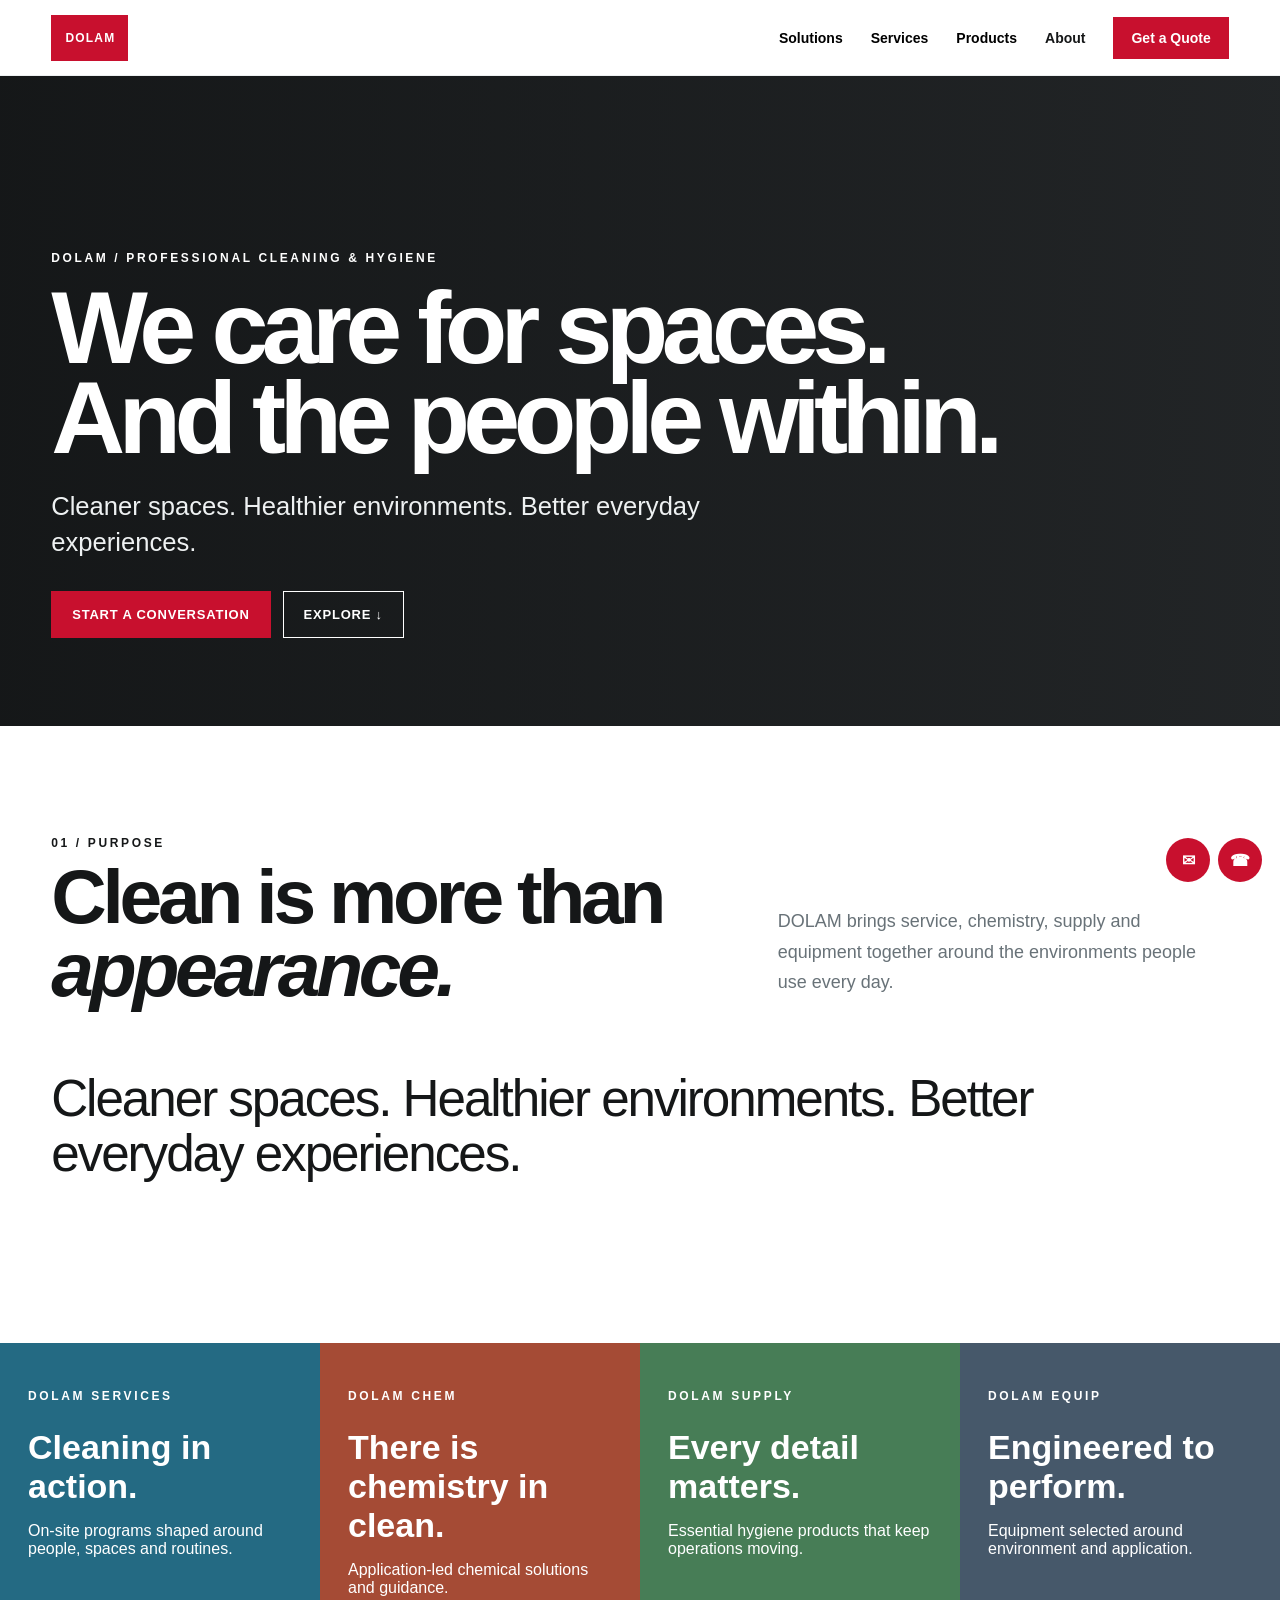
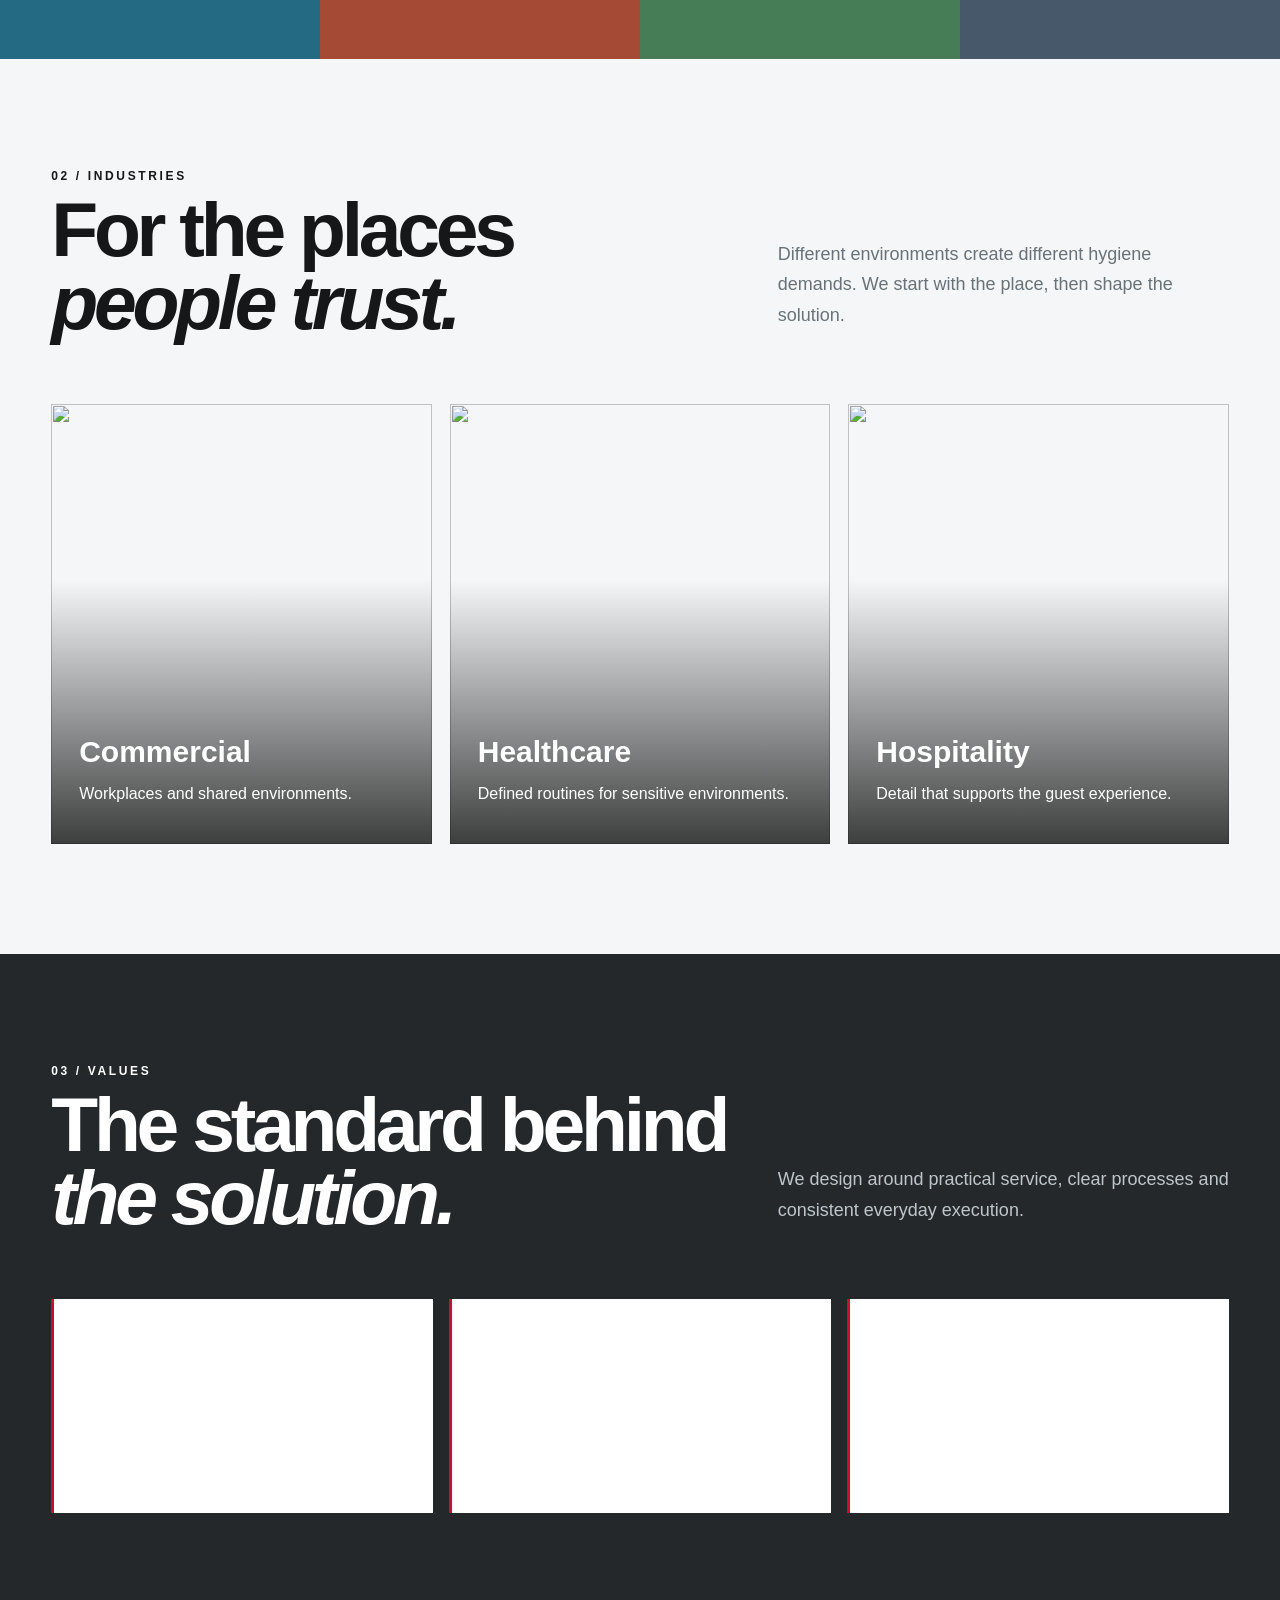
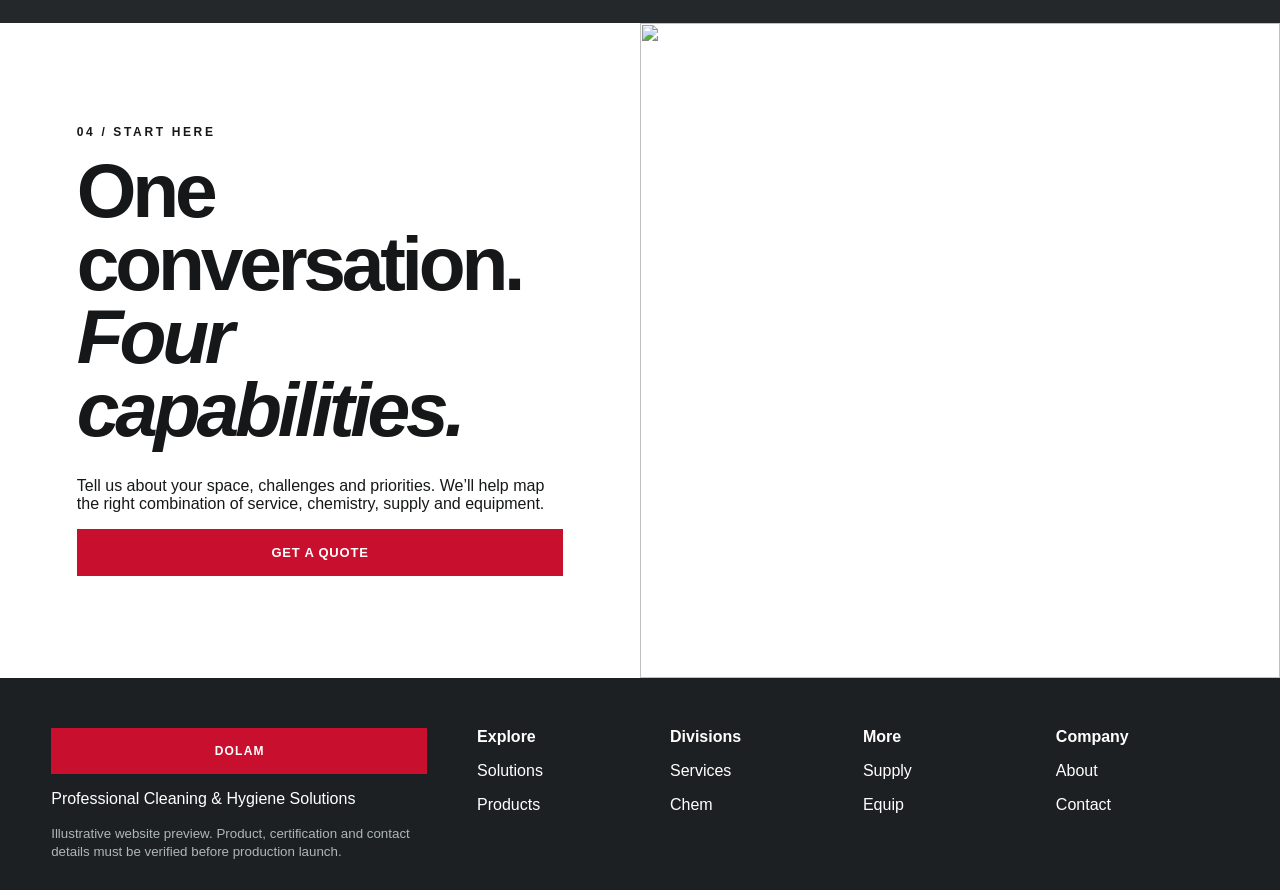
==== commit 46fa9d88: "Fix header logo: remove duplicate DOLAM wordmark, stop red box clipping The header had two DOLAM spa" ====
--- a/index.html
+++ b/index.html
@@ -2,7 +2,7 @@
 <title>Home | DOLAM</title><meta name="description" content="DOLAM Professional Cleaning & Hygiene Solutions">
 <link rel="stylesheet" href="assets/styles.css"></head><body class="">
 <header class="site-header">
-  <a class="brand" href="index.html"><span class="logo">DOLAM</span><span>DOLAM</span></a>
+  <a class="brand" href="index.html" aria-label="DOLAM home"><span class="logo">DOLAM</span></a>
   <button class="menu-toggle" aria-label="Menu">☰</button>
   <nav class="nav">
     <div class="nav-wrap"><button>Solutions</button><div class="mega">
--- a/assets/styles.css
+++ b/assets/styles.css
@@ -0,0 +1,148 @@
+
+:root{
+  --red:#C8102E; --charcoal:#25282A; --paper:#F4F6F7; --white:#fff; --ink:#151718;
+  --pink:#ff9eae; --blue:#246A83; --copper:#A54B35; --green:#477D56; --slate:#46586A; --steel:#9DB7CA;
+  --line:#d9dee1; --muted:#687278; --max:1320px;
+}
+*{box-sizing:border-box}
+html{scroll-behavior:smooth}
+body{margin:0;font-family:Inter,Arial,sans-serif;color:var(--ink);background:#fff}
+body.menu-open{overflow:hidden}
+a{color:inherit;text-decoration:none}
+button,input,select,textarea{font:inherit}
+img,video{display:block;max-width:100%}
+.site-header{height:76px;display:flex;align-items:center;justify-content:space-between;padding:0 4vw;background:#fff;position:sticky;top:0;z-index:50;border-bottom:1px solid #edf0f1}
+.brand{display:flex;align-items:center;gap:14px;font-weight:800;letter-spacing:.12em;color:inherit;text-decoration:none}
+.logo{display:grid;place-items:center;height:46px;min-width:46px;padding:0 13px;background:var(--red);color:#fff;font-size:12px;font-weight:800;letter-spacing:.1em;line-height:1;white-space:nowrap;box-sizing:border-box;text-indent:.1em}
+.nav{display:flex;gap:28px;align-items:center;font-size:14px;font-weight:650}
+.nav a,.nav button{background:none;border:0;padding:10px 0;cursor:pointer}
+.cta{background:var(--red)!important;color:#fff!important;padding:13px 18px!important}
+.nav-wrap{position:relative}
+.mega{display:none;position:absolute;top:36px;left:-80px;width:560px;background:#fff;border:1px solid var(--line);box-shadow:0 16px 40px rgba(0,0,0,.12);padding:26px;grid-template-columns:1fr 1fr;gap:12px}
+.nav-wrap.open .mega{display:grid}
+.mega a{padding:14px!important;background:var(--paper)}
+.mega small{display:block;color:var(--muted);margin-top:4px}
+.menu-toggle{display:none;border:0;background:none;font-size:26px}
+main{overflow:hidden}
+.hero{min-height:650px;position:relative;display:flex;align-items:flex-end;background:var(--charcoal);color:#fff}
+.hero-media{position:absolute;inset:0;width:100%;height:100%;object-fit:cover;opacity:.62}
+.hero-overlay{position:absolute;inset:0;background:linear-gradient(90deg,rgba(16,18,19,.76),rgba(16,18,19,.15))}
+.hero-inner{position:relative;z-index:2;width:min(var(--max),92vw);margin:0 auto;padding:88px 0}
+.eyebrow{font-size:12px;letter-spacing:.22em;text-transform:uppercase;font-weight:800}
+.hero h1,.display{font-size:clamp(54px,8vw,126px);line-height:.88;letter-spacing:-.065em;margin:18px 0 26px;font-weight:750}
+.hero p{font-size:clamp(18px,2vw,28px);line-height:1.4;max-width:760px;color:#eef1f2}
+.actions{display:flex;gap:12px;flex-wrap:wrap;margin-top:30px}
+.btn{display:inline-flex;align-items:center;justify-content:center;padding:15px 20px;border:1px solid currentColor;font-weight:750;font-size:13px;letter-spacing:.06em;text-transform:uppercase;cursor:pointer;background:transparent}
+.btn.primary{background:var(--red);border-color:var(--red);color:#fff}
+.btn.light{color:#fff}
+.section{padding:110px 4vw}
+.section>.wrap,.wrap{width:min(var(--max),92vw);margin:auto}
+.sectionhead{display:grid;grid-template-columns:1.2fr .8fr;gap:50px;align-items:end;margin-bottom:55px}
+.sectionhead h2{font-size:clamp(42px,6vw,88px);line-height:.95;letter-spacing:-.055em;margin:10px 0}
+.sectionhead p{font-size:18px;line-height:1.7;color:var(--muted)}
+.dark{background:var(--charcoal);color:#fff}
+.dark .sectionhead p,.dark .muted{color:#bdc6ca}
+.pale{background:var(--paper)}
+.grid-4{display:grid;grid-template-columns:repeat(4,1fr);gap:16px}
+.grid-3{display:grid;grid-template-columns:repeat(3,1fr);gap:18px}
+.grid-2{display:grid;grid-template-columns:repeat(2,1fr);gap:24px}
+.card{border:1px solid var(--line);background:#fff;min-height:280px;padding:28px;display:flex;flex-direction:column;justify-content:space-between}
+.dark .card{background:#303436;border-color:#454a4d}
+.card h3{font-size:28px;line-height:1.05;margin:16px 0}
+.card p{line-height:1.65;color:var(--muted)}
+.dark .card p{color:#c5cdd0}
+.card .num{font-size:12px;letter-spacing:.2em;color:var(--red);font-weight:800}
+.media-card{position:relative;min-height:440px;overflow:hidden}
+.media-card img{position:absolute;inset:0;width:100%;height:100%;object-fit:cover;transition:transform .5s}
+.media-card:hover img{transform:scale(1.035)}
+.media-card .shade{position:absolute;inset:0;background:linear-gradient(0deg,rgba(0,0,0,.75),transparent 60%)}
+.media-card .content{position:absolute;left:28px;right:28px;bottom:25px;color:#fff}
+.media-card h3{font-size:30px;margin:0 0 7px}
+.split{display:grid;grid-template-columns:1fr 1fr;min-height:620px}
+.split .copy{padding:8vw 6vw;display:flex;flex-direction:column;justify-content:center}
+.split .copy h2{font-size:clamp(45px,6vw,86px);line-height:.95;letter-spacing:-.055em;margin:15px 0}
+.split .visual{min-height:520px}
+.split .visual img{width:100%;height:100%;object-fit:cover}
+.division-band{display:grid;grid-template-columns:repeat(4,1fr)}
+.division-band a{padding:46px 28px;color:#fff;min-height:220px}
+.division-band h3{font-size:34px;margin:25px 0 10px}
+.services{background:var(--blue)} .chem{background:var(--copper)} .supply{background:var(--green)} .equip{background:var(--slate)}
+.marquee{overflow:hidden;white-space:nowrap;border-top:1px solid var(--line);border-bottom:1px solid var(--line);padding:24px 0}
+.marquee span{display:inline-block;font-size:clamp(60px,10vw,150px);font-weight:800;letter-spacing:-.06em;color:transparent;-webkit-text-stroke:1px #c5cacc;animation:slide 24s linear infinite}
+@keyframes slide{to{transform:translateX(-50%)}}
+.timeline{display:grid;grid-template-columns:repeat(4,1fr);gap:0}
+.step{border-top:1px solid #9da6aa;padding:25px 24px 35px}
+.step b{font-size:12px;letter-spacing:.18em}
+.step h3{font-size:26px}
+.pills{display:flex;gap:10px;flex-wrap:wrap;margin-bottom:26px}
+.pill{border:1px solid currentColor;background:transparent;color:inherit;padding:12px 16px;cursor:pointer}
+.pill.active{background:var(--red);border-color:var(--red);color:#fff}
+.explorer{display:grid;grid-template-columns:.85fr 1.15fr;gap:25px;align-items:stretch}
+.explorer-panel{padding:50px;background:#fff;border:1px solid var(--line);min-height:380px}
+.explorer-panel h3{font-size:clamp(38px,5vw,66px);letter-spacing:-.05em;margin:20px 0}
+.selector-list{display:grid;gap:10px}
+.selector-list button{padding:18px;border:1px solid #cbd1d4;background:transparent;text-align:left;cursor:pointer;font-weight:750}
+.selector-list button.active{background:var(--charcoal);color:#fff}
+.spheres{display:grid;grid-template-columns:repeat(3,1fr);gap:16px;margin-top:30px}
+.sphere{aspect-ratio:1;border-radius:50%;display:grid;place-items:center;text-align:center;padding:18px;color:#fff;background:radial-gradient(circle at 35% 25%,#f8d6ce,#a54b35 55%,#4d1f15)}
+.supply-sphere{background:radial-gradient(circle at 35% 25%,#dfece3,#477D56 55%,#1f3826)}
+.blueprint{background:#162027;color:#dce8ee;padding:60px;position:relative;overflow:hidden}
+.blueprint:before{content:"";position:absolute;inset:0;background-image:linear-gradient(rgba(157,183,202,.12) 1px,transparent 1px),linear-gradient(90deg,rgba(157,183,202,.12) 1px,transparent 1px);background-size:28px 28px}
+.blueprint>*{position:relative}
+.blueprint h3{font-size:clamp(42px,6vw,82px);letter-spacing:-.05em;margin:10px 0}
+.hotspot-stage{position:relative;min-height:520px;background:#111}
+.hotspot-stage img{width:100%;height:520px;object-fit:cover;opacity:.82}
+.hotspot{position:absolute;width:48px;height:48px;border-radius:50%;border:2px solid #fff;background:var(--red);color:#fff;cursor:pointer}
+.hotspot.one{left:18%;top:30%}.hotspot.two{left:48%;top:48%}.hotspot.three{right:18%;top:28%}
+.hotspot-copy{position:absolute;left:30px;right:30px;bottom:26px;background:rgba(20,24,26,.88);color:#fff;padding:22px}
+.catalog-controls{display:flex;gap:10px;flex-wrap:wrap;margin-bottom:25px}
+.catalog-controls input,.catalog-controls select{padding:14px;border:1px solid var(--line);background:#fff;min-width:220px}
+.product-card{border:1px solid var(--line);padding:26px;background:#fff}
+.product-card .tag{font-size:11px;letter-spacing:.16em;color:var(--red);font-weight:800}
+.product-card h3{font-size:26px;margin:14px 0}
+.industry-tabs{display:grid;grid-template-columns:300px 1fr;gap:24px}
+.industry-buttons{display:grid;gap:9px}
+.industry-buttons button{padding:17px;text-align:left;border:1px solid var(--line);background:#fff;cursor:pointer}
+.industry-buttons button.active{background:var(--charcoal);color:#fff}
+.industry-view{display:grid;grid-template-columns:1fr 1fr;background:var(--paper);min-height:500px}
+.industry-view img{width:100%;height:100%;object-fit:cover}
+.industry-copy{padding:45px}
+.industry-copy h3{font-size:48px;letter-spacing:-.045em;margin:15px 0}
+.values{display:grid;grid-template-columns:repeat(3,1fr);gap:16px}
+.value{padding:34px;border-left:3px solid var(--red);background:#fff}
+.value h3{font-size:30px}
+.slideshow{height:640px;position:relative;background:#17191a;overflow:hidden}
+.slide{position:absolute;inset:0;opacity:0;transition:opacity 1s}
+.slide.active{opacity:1}
+.slide img{width:100%;height:100%;object-fit:cover;opacity:.6}
+.vertical-word{position:absolute;z-index:3;left:3vw;top:50%;transform:translateY(-50%) rotate(-90deg);transform-origin:left top;color:transparent;-webkit-text-stroke:1px rgba(255,255,255,.75);font-weight:800;font-size:clamp(70px,11vw,150px);letter-spacing:-.05em}
+.contact-grid{display:grid;grid-template-columns:.9fr 1.1fr;gap:50px}
+.form{display:grid;gap:14px}
+.form input,.form textarea,.form select{width:100%;padding:16px;border:1px solid var(--line);background:#fff}
+.form textarea{min-height:140px}
+.notice{font-size:13px;color:var(--muted)}
+.footer{background:#1d2022;color:#fff;padding:50px 4vw 30px}
+.footer .wrap{display:grid;grid-template-columns:1fr 2fr;gap:50px}
+.footer-nav{display:grid;grid-template-columns:repeat(4,1fr);gap:20px}
+.footer small{color:#aeb6ba}
+.float-contact{position:fixed;right:18px;bottom:18px;z-index:40;display:flex;gap:8px}
+.float-contact a{width:44px;height:44px;border-radius:50%;display:grid;place-items:center;background:var(--red);color:#fff;font-weight:900}
+.accent-blue{--page-accent:var(--blue)}.accent-copper{--page-accent:var(--copper)}.accent-green{--page-accent:var(--green)}.accent-slate{--page-accent:var(--slate)}
+.accent-hero .hero-overlay{background:linear-gradient(90deg,color-mix(in srgb,var(--page-accent) 68%,#111),rgba(10,10,10,.2))}
+.accent-bar{height:7px;background:var(--page-accent,var(--red))}
+.kicker{color:var(--page-accent,var(--red));font-weight:800}
+.quote{font-size:clamp(30px,4vw,62px);line-height:1.08;letter-spacing:-.04em;max-width:1100px}
+@media(max-width:960px){
+ .nav{display:none;position:fixed;inset:76px 0 auto 0;background:white;padding:25px;flex-direction:column;align-items:stretch;border-bottom:1px solid var(--line)}
+ .nav.open{display:flex}.menu-toggle{display:block}.mega{position:static;width:auto;box-shadow:none;margin-top:8px}
+ .sectionhead,.grid-4,.grid-3,.division-band,.timeline,.explorer,.industry-tabs,.industry-view,.split,.contact-grid,.footer .wrap{grid-template-columns:1fr}
+ .grid-2{grid-template-columns:1fr}.spheres{grid-template-columns:repeat(3,1fr)}
+ .hero{min-height:560px}.section{padding:80px 4vw}.slideshow{height:520px}
+ .footer-nav{grid-template-columns:1fr 1fr}.industry-buttons{grid-template-columns:1fr 1fr}
+}
+@media(max-width:600px){
+ .site-header{padding:0 20px}.logo{height:38px;min-width:38px;padding:0 10px;font-size:11px}.hero-inner{padding:70px 0}.hero h1{font-size:54px}
+ .section{padding:64px 20px}.sectionhead h2{font-size:46px}.grid-4,.grid-3,.values{grid-template-columns:1fr}
+ .spheres{grid-template-columns:1fr}.industry-buttons{grid-template-columns:1fr}.footer-nav{grid-template-columns:1fr 1fr}
+ .slideshow{height:440px}.vertical-word{font-size:70px}
+}
